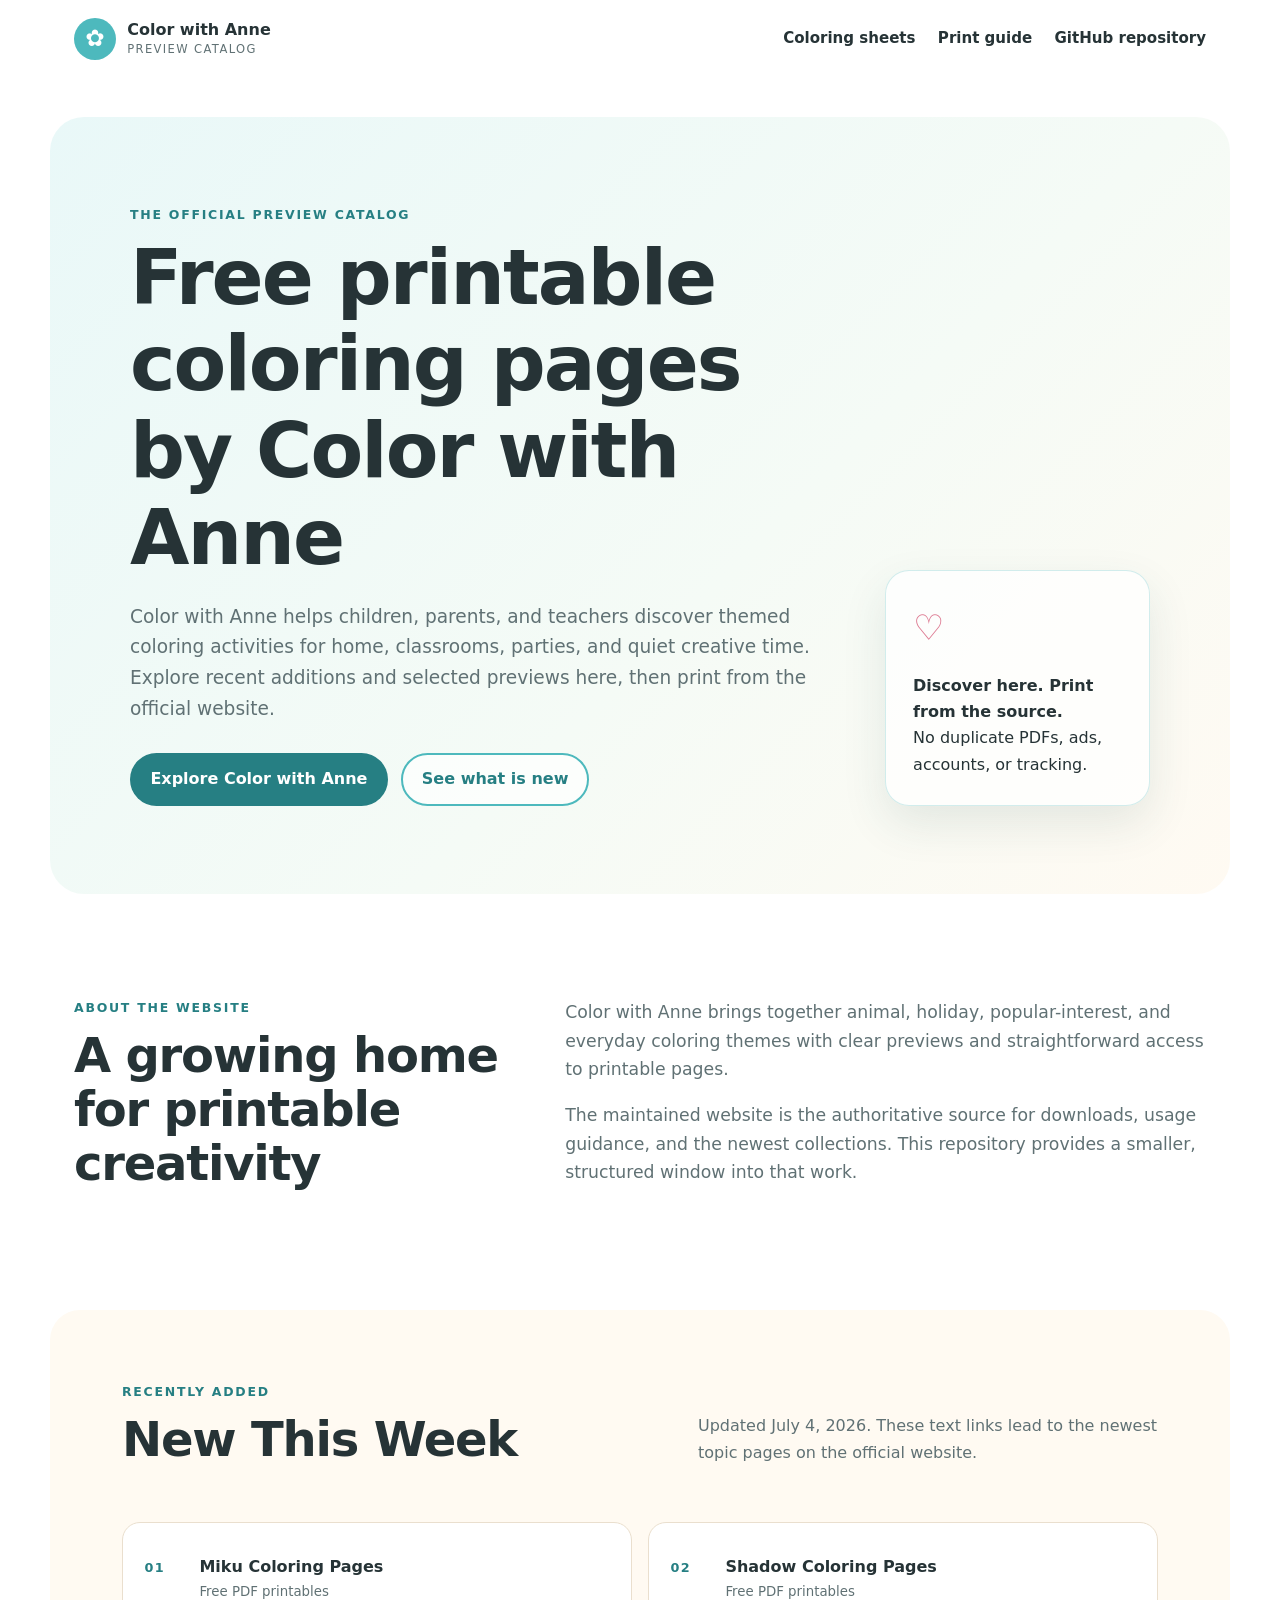
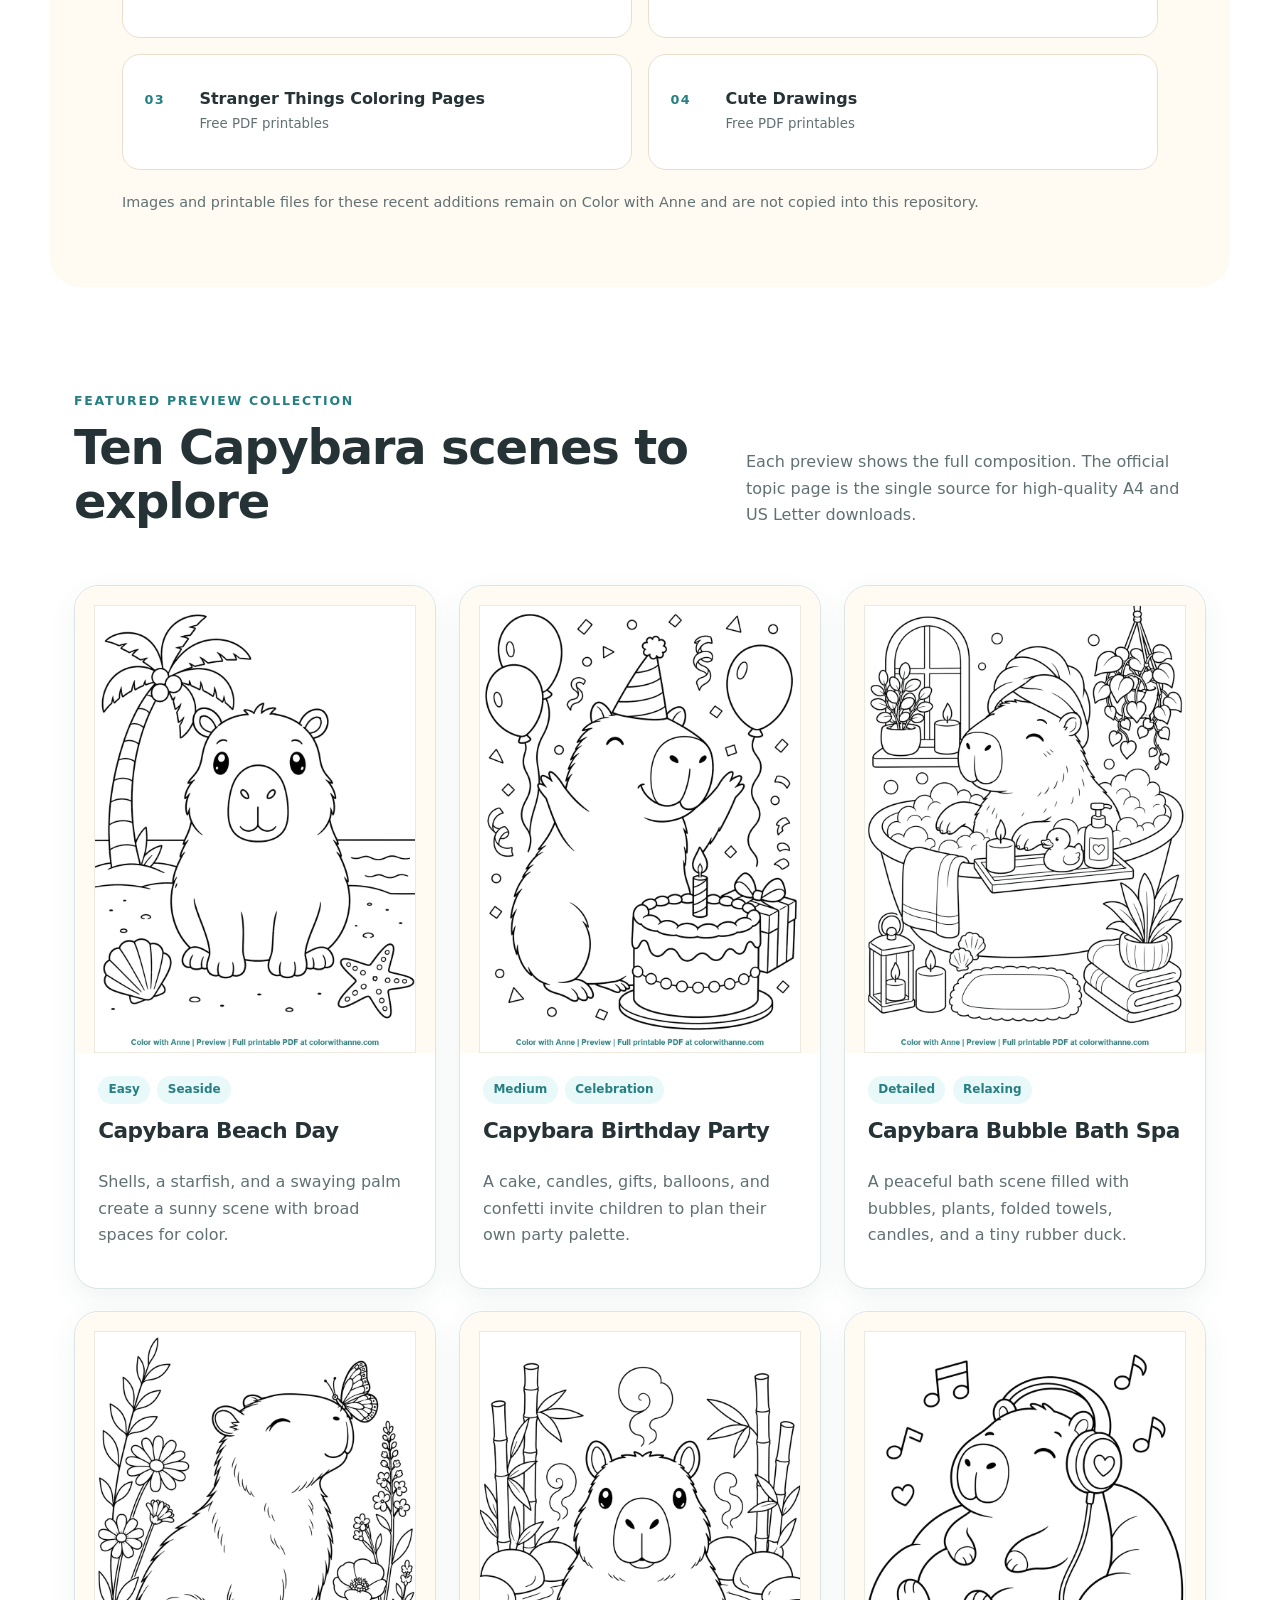
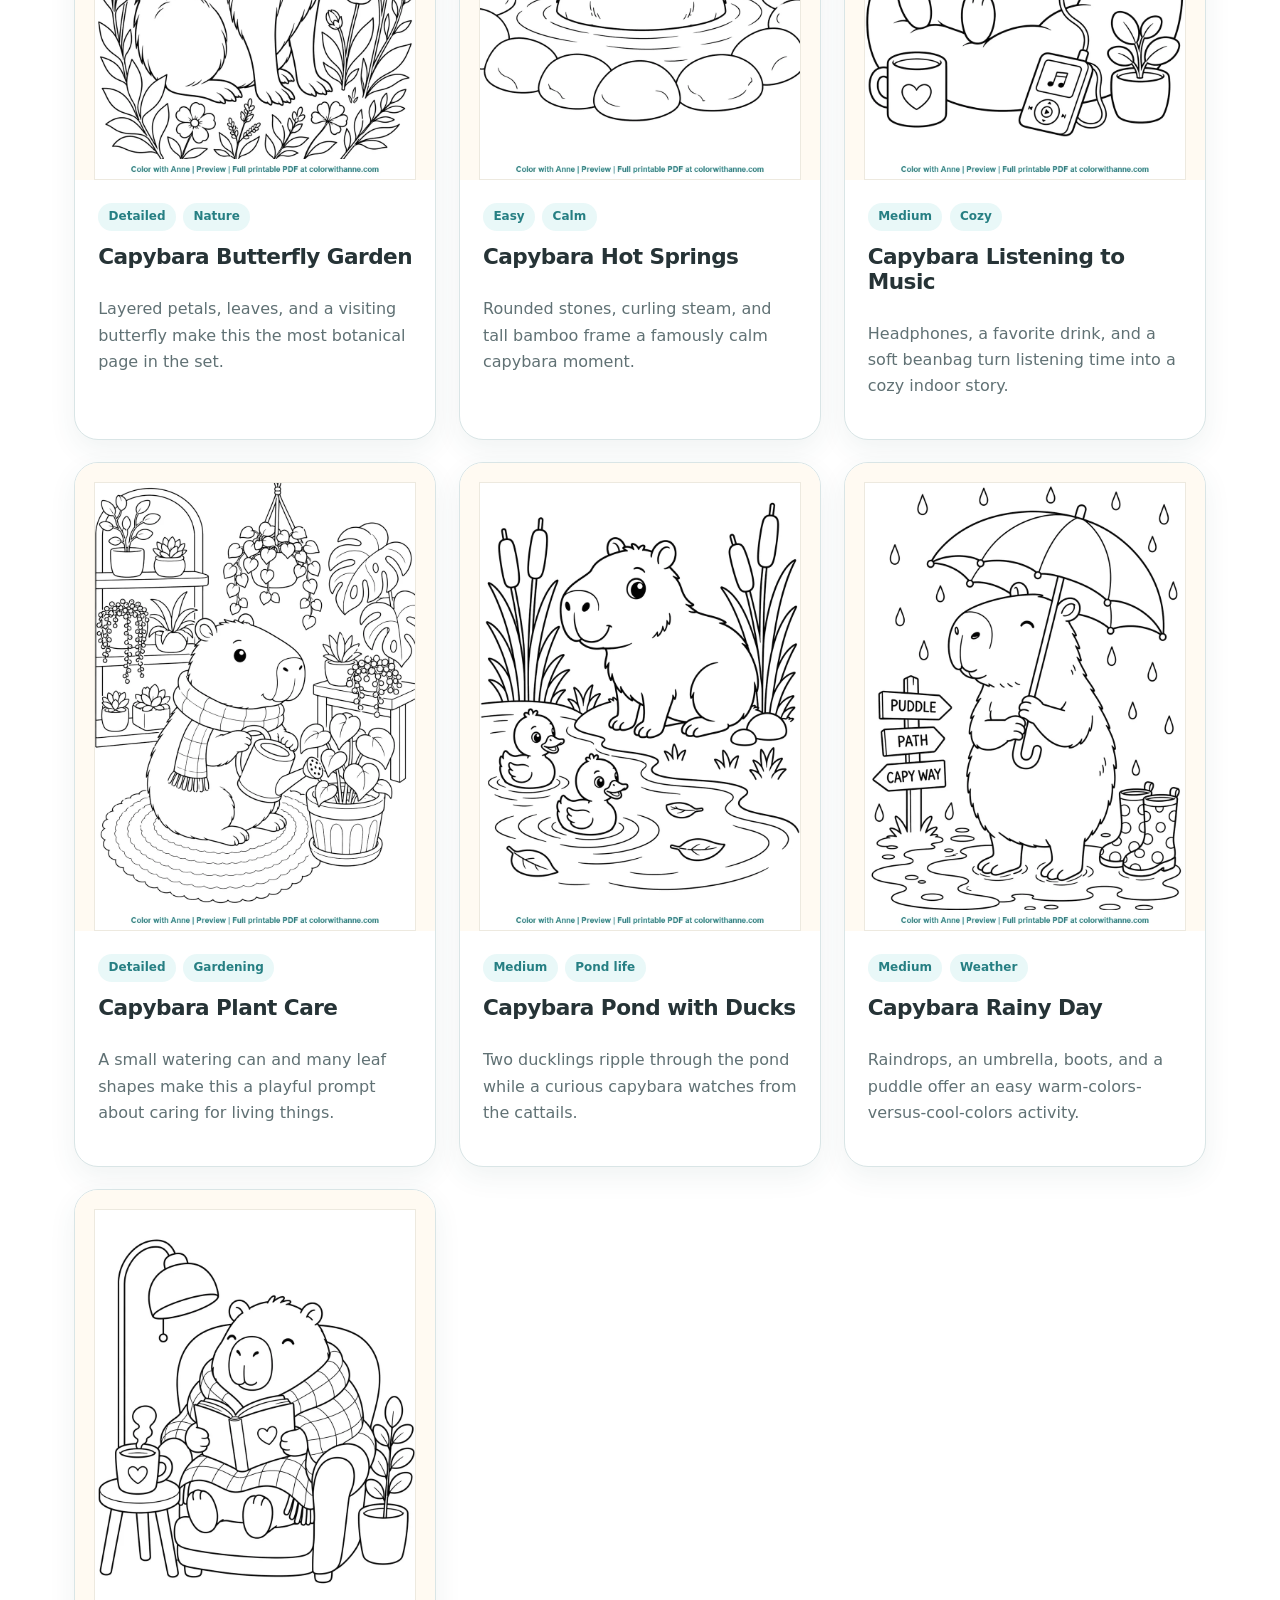
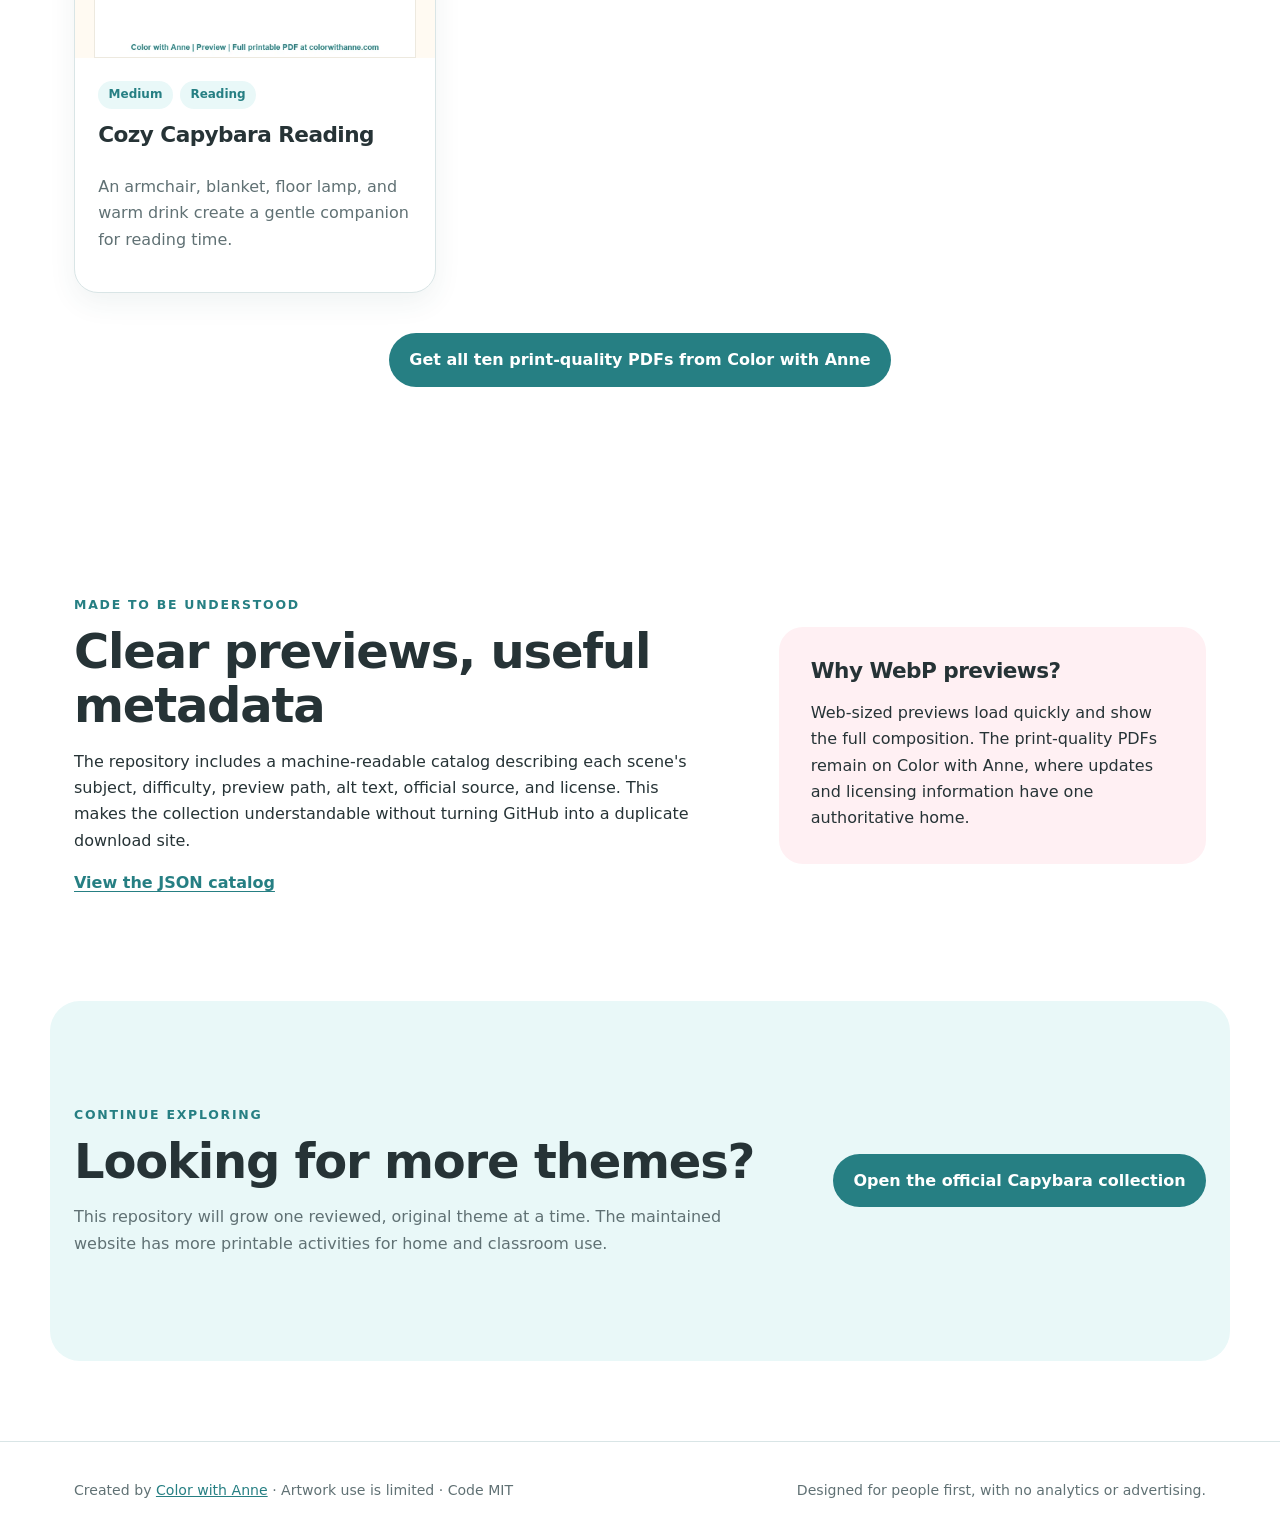
==== docs/index.html @ 1237b343 "Launch Color with Anne printable preview catalog" ====
<!doctype html>
<html lang="en">
<head>
  <meta charset="utf-8">
  <meta name="viewport" content="width=device-width, initial-scale=1">
  <title>Printable Coloring Page Previews | Color with Anne</title>
  <meta name="description" content="Discover Color with Anne, a growing library of free printable coloring pages, recent weekly additions, and a curated Capybara preview collection.">
  <meta name="robots" content="index,follow,max-image-preview:large">
  <meta name="theme-color" content="#4db9bd">
  <meta property="og:type" content="website">
  <meta property="og:title" content="Printable Coloring Page Previews | Color with Anne">
  <meta property="og:description" content="Recent additions and curated coloring-page previews for families, classrooms, and quiet creative time.">
  <meta property="og:url" content="https://imakingtan.github.io/color-with-anne-printable-coloring-pages/">
  <meta property="og:image" content="https://imakingtan.github.io/color-with-anne-printable-coloring-pages/assets/social-preview.webp">
  <link rel="canonical" href="https://imakingtan.github.io/color-with-anne-printable-coloring-pages/">
  <link rel="sitemap" type="application/xml" href="sitemap.xml">
  <link rel="stylesheet" href="styles.css">
  <script type="application/ld+json">
  {
    "@context": "https://schema.org",
    "@type": "CollectionPage",
    "name": "Color with Anne Printable Coloring Page Preview Catalog",
    "url": "https://imakingtan.github.io/color-with-anne-printable-coloring-pages/",
    "description": "The official preview catalog for Color with Anne, featuring recent additions and reviewed coloring-page collections.",
    "inLanguage": "en",
    "isFamilyFriendly": true,
    "dateModified": "2026-07-04",
    "about": { "@type": "Thing", "name": "Printable coloring pages" },
    "isBasedOn": "https://colorwithanne.com/",
    "creator": {
      "@type": "Organization",
      "name": "Color with Anne",
      "url": "https://colorwithanne.com/"
    },
    "mainEntity": {
      "@type": "ItemList",
      "numberOfItems": 10,
      "itemListElement": [
        { "@type": "ListItem", "position": 1, "name": "Capybara Beach Day" },
        { "@type": "ListItem", "position": 2, "name": "Capybara Birthday Party" },
        { "@type": "ListItem", "position": 3, "name": "Capybara Bubble Bath Spa" },
        { "@type": "ListItem", "position": 4, "name": "Capybara Butterfly Garden" },
        { "@type": "ListItem", "position": 5, "name": "Capybara Hot Springs" },
        { "@type": "ListItem", "position": 6, "name": "Capybara Listening to Music" },
        { "@type": "ListItem", "position": 7, "name": "Capybara Plant Care" },
        { "@type": "ListItem", "position": 8, "name": "Capybara Pond with Ducks" },
        { "@type": "ListItem", "position": 9, "name": "Capybara Rainy Day Umbrella" },
        { "@type": "ListItem", "position": 10, "name": "Cozy Capybara Reading" }
      ]
    }
  }
  </script>
</head>
<body>
  <a class="skip-link" href="#main">Skip to the coloring sheets</a>
  <header class="site-header">
    <a class="brand" href="index.html" aria-label="Color with Anne preview catalog home">
      <span class="brand-mark" aria-hidden="true">&#10047;</span>
      <span><strong>Color with Anne</strong><small>Preview Catalog</small></span>
    </a>
    <nav aria-label="Primary navigation">
      <a href="#sheets">Coloring sheets</a>
      <a href="print-guide.html">Print guide</a>
      <a href="https://github.com/iMaKingtan/color-with-anne-printable-coloring-pages">GitHub repository</a>
    </nav>
  </header>

  <main id="main">
    <section class="hero">
      <div>
        <p class="eyebrow">The official preview catalog</p>
        <h1>Free printable coloring pages by Color with Anne</h1>
        <p class="lede">Color with Anne helps children, parents, and teachers
          discover themed coloring activities for home, classrooms, parties,
          and quiet creative time. Explore recent additions and selected
          previews here, then print from the official website.</p>
        <div class="hero-actions">
          <a class="button primary" href="https://colorwithanne.com/">Explore Color with Anne</a>
          <a class="button secondary" href="#new-this-week">See what is new</a>
        </div>
      </div>
      <aside class="promise" aria-label="Project promises">
        <span aria-hidden="true">&#9825;</span>
        <p><strong>Discover here. Print from the source.</strong><br>No duplicate PDFs, ads, accounts, or tracking.</p>
      </aside>
    </section>

    <section class="section brand-intro" aria-labelledby="about-title">
      <div>
        <p class="eyebrow">About the website</p>
        <h2 id="about-title">A growing home for printable creativity</h2>
      </div>
      <div>
        <p>Color with Anne brings together animal, holiday, popular-interest,
          and everyday coloring themes with clear previews and straightforward
          access to printable pages.</p>
        <p>The maintained website is the authoritative source for downloads,
          usage guidance, and the newest collections. This repository provides
          a smaller, structured window into that work.</p>
      </div>
    </section>

    <section class="section weekly-section" id="new-this-week" aria-labelledby="weekly-title">
      <div class="section-heading">
        <div>
          <p class="eyebrow">Recently added</p>
          <h2 id="weekly-title">New This Week</h2>
        </div>
        <p>Updated <time datetime="2026-07-04">July 4, 2026</time>. These text
          links lead to the newest topic pages on the official website.</p>
      </div>
      <ul class="weekly-grid">
        <li><a href="https://colorwithanne.com/miku-coloring-pages/"><span>01</span><strong>Miku Coloring Pages</strong><small>Free PDF printables</small></a></li>
        <li><a href="https://colorwithanne.com/shadow-coloring-pages/"><span>02</span><strong>Shadow Coloring Pages</strong><small>Free PDF printables</small></a></li>
        <li><a href="https://colorwithanne.com/stranger-things-coloring-pages/"><span>03</span><strong>Stranger Things Coloring Pages</strong><small>Free PDF printables</small></a></li>
        <li><a href="https://colorwithanne.com/cute-drawings/"><span>04</span><strong>Cute Drawings</strong><small>Free PDF printables</small></a></li>
      </ul>
      <p class="weekly-note">Images and printable files for these recent
        additions remain on Color with Anne and are not copied into this repository.</p>
    </section>

    <section class="section" id="sheets" aria-labelledby="sheets-title">
      <div class="section-heading">
        <div>
          <p class="eyebrow">Featured preview collection</p>
          <h2 id="sheets-title">Ten Capybara scenes to explore</h2>
        </div>
        <p>Each preview shows the full composition. The official topic page is
          the single source for high-quality A4 and US Letter downloads.</p>
      </div>

      <div class="card-grid">
        <article class="sheet-card">
          <div class="preview"><img src="assets/coloring-pages/capybara/capybara-beach-day-coloring-page-preview.webp" alt="A cute capybara sitting on a beach beside a palm tree, seashell, and starfish." width="900" height="1256" fetchpriority="high"></div>
          <div class="card-body"><div class="tags"><span>Easy</span><span>Seaside</span></div><h3>Capybara Beach Day</h3><p>Shells, a starfish, and a swaying palm create a sunny scene with broad spaces for color.</p></div>
        </article>
        <article class="sheet-card">
          <div class="preview"><img src="assets/coloring-pages/capybara/capybara-birthday-party-coloring-page-preview.webp" alt="A capybara wearing a party hat beside a birthday cake, presents, balloons, and confetti." width="900" height="1256" loading="lazy"></div>
          <div class="card-body"><div class="tags"><span>Medium</span><span>Celebration</span></div><h3>Capybara Birthday Party</h3><p>A cake, candles, gifts, balloons, and confetti invite children to plan their own party palette.</p></div>
        </article>
        <article class="sheet-card">
          <div class="preview"><img src="assets/coloring-pages/capybara/capybara-bubble-bath-spa-coloring-page-preview.webp" alt="A relaxed capybara in a bubble bath with a towel, rubber duck, candles, plants, and spa supplies." width="900" height="1256" loading="lazy"></div>
          <div class="card-body"><div class="tags"><span>Detailed</span><span>Relaxing</span></div><h3>Capybara Bubble Bath Spa</h3><p>A peaceful bath scene filled with bubbles, plants, folded towels, candles, and a tiny rubber duck.</p></div>
        </article>
        <article class="sheet-card">
          <div class="preview"><img src="assets/coloring-pages/capybara/capybara-butterfly-garden-coloring-page-preview.webp" alt="A capybara looking up at a butterfly while sitting among tall flowers and garden leaves." width="900" height="1256" loading="lazy"></div>
          <div class="card-body"><div class="tags"><span>Detailed</span><span>Nature</span></div><h3>Capybara Butterfly Garden</h3><p>Layered petals, leaves, and a visiting butterfly make this the most botanical page in the set.</p></div>
        </article>
        <article class="sheet-card">
          <div class="preview"><img src="assets/coloring-pages/capybara/capybara-hot-springs-coloring-page-preview.webp" alt="A capybara relaxing in a steaming rock-lined hot spring surrounded by bamboo." width="900" height="1256" loading="lazy"></div>
          <div class="card-body"><div class="tags"><span>Easy</span><span>Calm</span></div><h3>Capybara Hot Springs</h3><p>Rounded stones, curling steam, and tall bamboo frame a famously calm capybara moment.</p></div>
        </article>
        <article class="sheet-card">
          <div class="preview"><img src="assets/coloring-pages/capybara/capybara-listening-to-music-coloring-page-preview.webp" alt="A capybara wearing headphones on a beanbag beside a warm drink, music player, and small plant." width="900" height="1256" loading="lazy"></div>
          <div class="card-body"><div class="tags"><span>Medium</span><span>Cozy</span></div><h3>Capybara Listening to Music</h3><p>Headphones, a favorite drink, and a soft beanbag turn listening time into a cozy indoor story.</p></div>
        </article>
        <article class="sheet-card">
          <div class="preview"><img src="assets/coloring-pages/capybara/capybara-plant-care-coloring-page-preview.webp" alt="A scarf-wearing capybara watering a potted plant in a room filled with leafy houseplants." width="900" height="1256" loading="lazy"></div>
          <div class="card-body"><div class="tags"><span>Detailed</span><span>Gardening</span></div><h3>Capybara Plant Care</h3><p>A small watering can and many leaf shapes make this a playful prompt about caring for living things.</p></div>
        </article>
        <article class="sheet-card">
          <div class="preview"><img src="assets/coloring-pages/capybara/capybara-pond-with-ducks-coloring-page-preview.webp" alt="A friendly capybara watching two ducklings swim in a pond surrounded by cattails and stones." width="900" height="1256" loading="lazy"></div>
          <div class="card-body"><div class="tags"><span>Medium</span><span>Pond life</span></div><h3>Capybara Pond with Ducks</h3><p>Two ducklings ripple through the pond while a curious capybara watches from the cattails.</p></div>
        </article>
        <article class="sheet-card">
          <div class="preview"><img src="assets/coloring-pages/capybara/capybara-rainy-day-umbrella-coloring-page-preview.webp" alt="A capybara holding an umbrella in the rain beside a puddle, rain boots, and playful path signs." width="900" height="1256" loading="lazy"></div>
          <div class="card-body"><div class="tags"><span>Medium</span><span>Weather</span></div><h3>Capybara Rainy Day</h3><p>Raindrops, an umbrella, boots, and a puddle offer an easy warm-colors-versus-cool-colors activity.</p></div>
        </article>
        <article class="sheet-card">
          <div class="preview"><img src="assets/coloring-pages/capybara/capybara-reading-books-cozy-coloring-page-preview.webp" alt="A capybara reading a book under a blanket in a cozy armchair beside a lamp and warm drink." width="900" height="1256" loading="lazy"></div>
          <div class="card-body"><div class="tags"><span>Medium</span><span>Reading</span></div><h3>Cozy Capybara Reading</h3><p>An armchair, blanket, floor lamp, and warm drink create a gentle companion for reading time.</p></div>
        </article>
      </div>
      <p class="gallery-cta"><a class="button primary" href="https://colorwithanne.com/capybara-coloring-pages/">Get all ten print-quality PDFs from Color with Anne</a></p>
    </section>

    <section class="section split-section" aria-labelledby="open-title">
      <div>
        <p class="eyebrow">Made to be understood</p>
        <h2 id="open-title">Clear previews, useful metadata</h2>
        <p>The repository includes a machine-readable catalog describing each
          scene's subject, difficulty, preview path, alt text, official source,
          and license. This makes the collection understandable without turning
          GitHub into a duplicate download site.</p>
        <a class="text-link" href="https://raw.githubusercontent.com/iMaKingtan/color-with-anne-printable-coloring-pages/main/catalog/coloring-pages.json">View the JSON catalog</a>
      </div>
      <div class="note">
        <h3>Why WebP previews?</h3>
        <p>Web-sized previews load quickly and show the full composition. The
          print-quality PDFs remain on Color with Anne, where updates and
          licensing information have one authoritative home.</p>
      </div>
    </section>

    <section class="section visit" aria-labelledby="more-title">
      <div>
        <p class="eyebrow">Continue exploring</p>
        <h2 id="more-title">Looking for more themes?</h2>
        <p>This repository will grow one reviewed, original theme at a time. The
          maintained website has more printable activities for home and
          classroom use.</p>
      </div>
      <a class="button primary" href="https://colorwithanne.com/capybara-coloring-pages/">Open the official Capybara collection</a>
    </section>
  </main>

  <footer>
    <p>Created by <a href="https://colorwithanne.com/">Color with Anne</a> &middot; Artwork use is limited &middot; Code MIT</p>
    <p>Designed for people first, with no analytics or advertising.</p>
  </footer>
</body>
</html>
---- docs/styles.css ----
:root {
  --teal: #4db9bd;
  --teal-dark: #267f83;
  --teal-soft: #e9f8f8;
  --ink: #263336;
  --muted: #607174;
  --cream: #fffaf2;
  --pink: #fff0f3;
  --line: #d9e5e6;
  --white: #ffffff;
  --shadow: 0 18px 45px rgba(38, 79, 81, .11);
  --radius: 24px;
}

* { box-sizing: border-box; }

html { scroll-behavior: smooth; }

body {
  margin: 0;
  color: var(--ink);
  background: var(--white);
  font-family: ui-rounded, "Nunito", "Avenir Next", system-ui, -apple-system, BlinkMacSystemFont, "Segoe UI", sans-serif;
  line-height: 1.65;
}

a { color: var(--teal-dark); }
a:hover { color: #155f62; }

img { max-width: 100%; height: auto; display: block; }

.skip-link {
  position: fixed;
  z-index: 20;
  top: 10px;
  left: 10px;
  padding: .7rem 1rem;
  border-radius: 8px;
  color: var(--white);
  background: var(--ink);
  transform: translateY(-150%);
}

.skip-link:focus { transform: translateY(0); }

.site-header {
  display: flex;
  align-items: center;
  justify-content: space-between;
  gap: 2rem;
  max-width: 1180px;
  margin: 0 auto;
  padding: 1.1rem 24px;
}

.brand {
  display: flex;
  align-items: center;
  gap: .7rem;
  color: var(--ink);
  text-decoration: none;
}

.brand-mark {
  display: grid;
  width: 42px;
  height: 42px;
  place-items: center;
  border-radius: 50%;
  color: var(--white);
  background: var(--teal);
  font-size: 1.45rem;
}

.brand strong, .brand small { display: block; line-height: 1.15; }
.brand small { margin-top: .18rem; color: var(--muted); font-size: .72rem; letter-spacing: .12em; text-transform: uppercase; }

nav { display: flex; align-items: center; gap: 1.4rem; }
nav a { color: var(--ink); font-size: .94rem; font-weight: 700; text-decoration: none; }
nav a:hover, nav a[aria-current="page"] { color: var(--teal-dark); }

main { overflow: hidden; }

.hero {
  display: grid;
  grid-template-columns: minmax(0, 1.45fr) minmax(260px, .55fr);
  align-items: end;
  gap: 3.5rem;
  max-width: 1180px;
  margin: 2.5rem auto 0;
  padding: 5.5rem 5rem;
  border-radius: 34px;
  background: linear-gradient(135deg, var(--teal-soft), #f5fbf6 58%, var(--cream));
}

.eyebrow {
  margin: 0 0 .55rem;
  color: var(--teal-dark);
  font-size: .78rem;
  font-weight: 800;
  letter-spacing: .14em;
  text-transform: uppercase;
}

h1, h2, h3 { margin-top: 0; line-height: 1.13; letter-spacing: -.025em; }
h1 { max-width: 720px; margin-bottom: 1.25rem; font-size: clamp(2.5rem, 6vw, 4.8rem); }
h2 { margin-bottom: 1rem; font-size: clamp(2rem, 4vw, 3rem); }
h3 { margin-bottom: .65rem; font-size: 1.35rem; }

.lede { max-width: 700px; color: var(--muted); font-size: 1.16rem; }
.hero-actions, .card-actions { display: flex; align-items: center; flex-wrap: wrap; gap: .85rem; margin-top: 1.8rem; }

.button {
  display: inline-flex;
  min-height: 46px;
  align-items: center;
  justify-content: center;
  padding: .72rem 1.15rem;
  border: 2px solid transparent;
  border-radius: 999px;
  font: inherit;
  font-weight: 800;
  text-decoration: none;
  cursor: pointer;
}

.button.primary { color: var(--white); background: var(--teal-dark); }
.button.primary:hover { color: var(--white); background: #155f62; }
.button.secondary { color: var(--teal-dark); border-color: var(--teal); background: rgba(255,255,255,.7); }

.promise {
  padding: 1.7rem;
  border: 1px solid rgba(77,185,189,.25);
  border-radius: var(--radius);
  background: rgba(255,255,255,.75);
  box-shadow: var(--shadow);
}

.promise > span { color: #dd7991; font-size: 2.2rem; }
.promise p { margin-bottom: 0; }

.section { max-width: 1180px; margin: 0 auto; padding: 6.5rem 24px; }
.section-heading { display: flex; align-items: end; justify-content: space-between; gap: 3rem; margin-bottom: 2.5rem; }
.section-heading > p { max-width: 460px; color: var(--muted); }

.brand-intro { display: grid; grid-template-columns: .8fr 1.2fr; gap: 4rem; align-items: start; }
.brand-intro > div:last-child { max-width: 650px; color: var(--muted); font-size: 1.08rem; }
.brand-intro > div:last-child p:first-child { margin-top: 0; }

.weekly-section { padding: 4.5rem; border-radius: 30px; background: var(--cream); }
.weekly-grid { display: grid; grid-template-columns: 1fr 1fr; gap: 1rem; margin: 0; padding: 0; list-style: none; }
.weekly-grid a { display: grid; grid-template-columns: 42px 1fr; gap: .15rem .8rem; min-height: 116px; align-content: center; padding: 1.35rem; border: 1px solid #eadfce; border-radius: 18px; color: var(--ink); background: var(--white); text-decoration: none; }
.weekly-grid a:hover { border-color: var(--teal); box-shadow: 0 9px 24px rgba(38, 79, 81, .08); }
.weekly-grid span { grid-row: 1 / 3; color: var(--teal-dark); font-size: .8rem; font-weight: 900; letter-spacing: .1em; }
.weekly-grid strong { line-height: 1.3; }
.weekly-grid small { color: var(--muted); }
.weekly-note { margin: 1.3rem 0 0; color: var(--muted); font-size: .9rem; }

.card-grid { display: grid; grid-template-columns: repeat(3, 1fr); gap: 1.4rem; }
.sheet-card { display: flex; overflow: hidden; flex-direction: column; border: 1px solid var(--line); border-radius: var(--radius); background: var(--white); box-shadow: 0 10px 28px rgba(38, 79, 81, .07); }
.preview { padding: 1.2rem 1.2rem 0; background: var(--cream); }
.preview img { width: 100%; max-height: 480px; object-fit: contain; border: 1px solid #ede9df; background: white; }
.card-body { display: flex; flex: 1; flex-direction: column; padding: 1.45rem; }
.card-body p { color: var(--muted); }
.card-body .text-link { margin-top: auto; padding-top: .8rem; }
.tags { display: flex; gap: .45rem; margin-bottom: .9rem; }
.tags span { padding: .25rem .65rem; border-radius: 999px; color: var(--teal-dark); background: var(--teal-soft); font-size: .75rem; font-weight: 800; }
.text-link { font-weight: 800; text-underline-offset: .2em; }
.gallery-cta { margin: 2.5rem 0 0; text-align: center; }

.split-section { display: grid; grid-template-columns: 1.2fr .8fr; gap: 4rem; align-items: center; }
.split-section > div:first-child { max-width: 650px; }
.note { padding: 2rem; border-radius: var(--radius); background: var(--pink); }
.note p:last-child { margin-bottom: 0; }

.visit { display: flex; align-items: center; justify-content: space-between; gap: 3rem; margin-bottom: 5rem; border-radius: 30px; background: var(--teal-soft); }
.visit > div { max-width: 700px; }
.visit p:last-child { margin-bottom: 0; color: var(--muted); }

footer { display: flex; justify-content: space-between; gap: 2rem; padding: 2.3rem max(24px, calc((100vw - 1132px) / 2)); color: var(--muted); border-top: 1px solid var(--line); font-size: .88rem; }
footer p { margin: 0; }

.guide { max-width: 920px; margin: 0 auto; padding: 5.5rem 24px 7rem; }
.guide-intro { margin-bottom: 4rem; }
.guide h1 { font-size: clamp(2.6rem, 6vw, 4.6rem); }
.steps { padding: 0; list-style: none; counter-reset: print-step; }
.steps li { display: grid; grid-template-columns: 58px 1fr; gap: 1.3rem; padding: 1.7rem 0; border-top: 1px solid var(--line); }
.step-number { display: grid; width: 48px; height: 48px; place-items: center; border-radius: 50%; color: var(--white); background: var(--teal); font-size: 1.1rem; font-weight: 900; }
.steps h2 { margin-bottom: .5rem; font-size: 1.55rem; }
.steps p { margin: 0; color: var(--muted); }
.paper-table { margin-top: 4rem; }
.table-wrap { overflow-x: auto; }
table { width: 100%; border-collapse: collapse; }
th, td { padding: 1rem; border-bottom: 1px solid var(--line); text-align: left; white-space: nowrap; }
thead th { color: var(--teal-dark); background: var(--teal-soft); }
.troubleshooting { margin-top: 3.5rem; }
.troubleshooting h2 { font-size: 1.55rem; }
.back-link { margin-top: 3rem; text-align: center; }

@media (max-width: 900px) {
  nav a:last-child { display: none; }
  .hero { grid-template-columns: 1fr; margin: 1rem 16px 0; padding: 4rem 2.2rem; }
  .card-grid { grid-template-columns: 1fr 1fr; }
  .brand-intro, .split-section { grid-template-columns: 1fr; gap: 2rem; }
}

@media (max-width: 640px) {
  .site-header { align-items: flex-start; padding-inline: 16px; }
  nav { gap: .8rem; padding-top: .55rem; }
  nav a { font-size: .8rem; }
  nav a:first-child { display: none; }
  .hero { padding: 3.2rem 1.4rem; border-radius: 24px; }
  .section { padding: 4.5rem 16px; }
  .weekly-section { margin-inline: 16px; padding: 3rem 1.3rem; }
  .weekly-grid { grid-template-columns: 1fr; }
  .section-heading, .visit, footer { align-items: flex-start; flex-direction: column; }
  .section-heading { gap: .5rem; }
  .card-grid { grid-template-columns: 1fr; }
  .visit { margin-inline: 16px; }
  footer { padding-inline: 20px; }
}

@media (prefers-reduced-motion: reduce) {
  html { scroll-behavior: auto; }
}
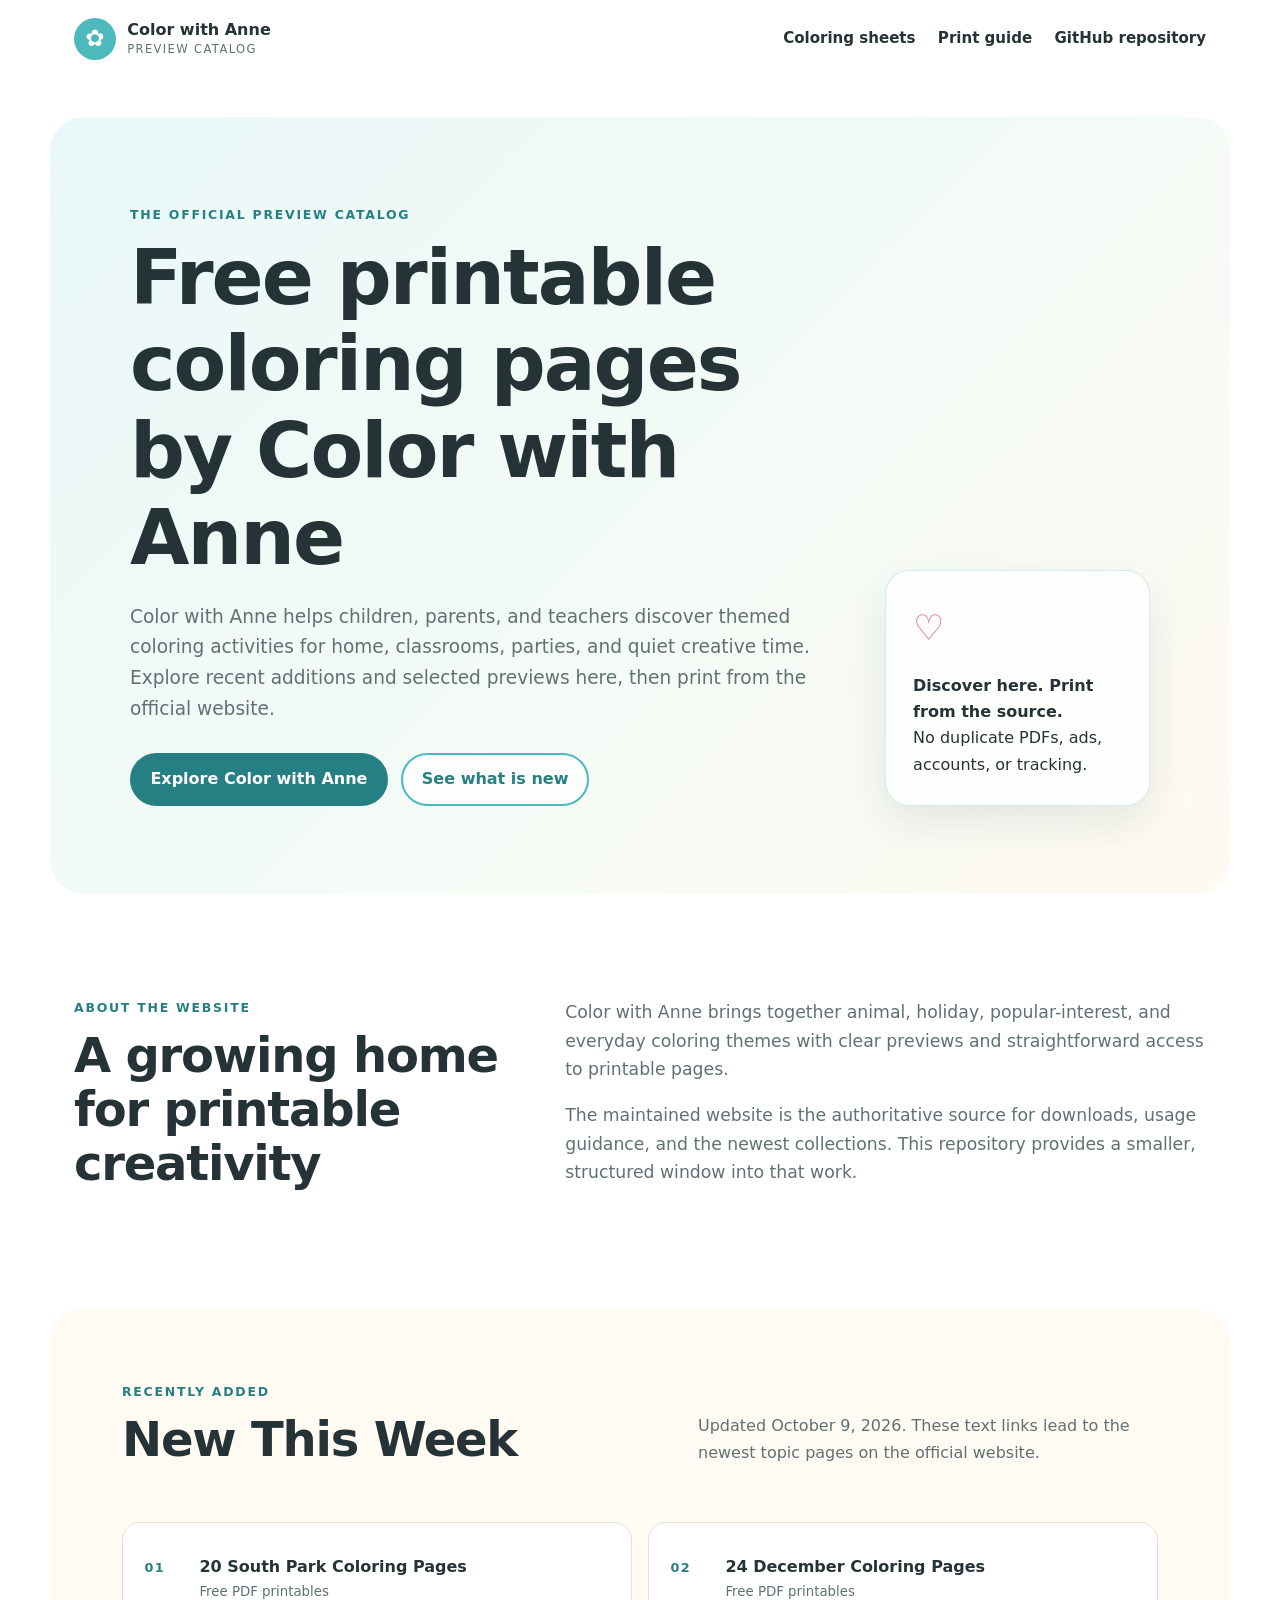
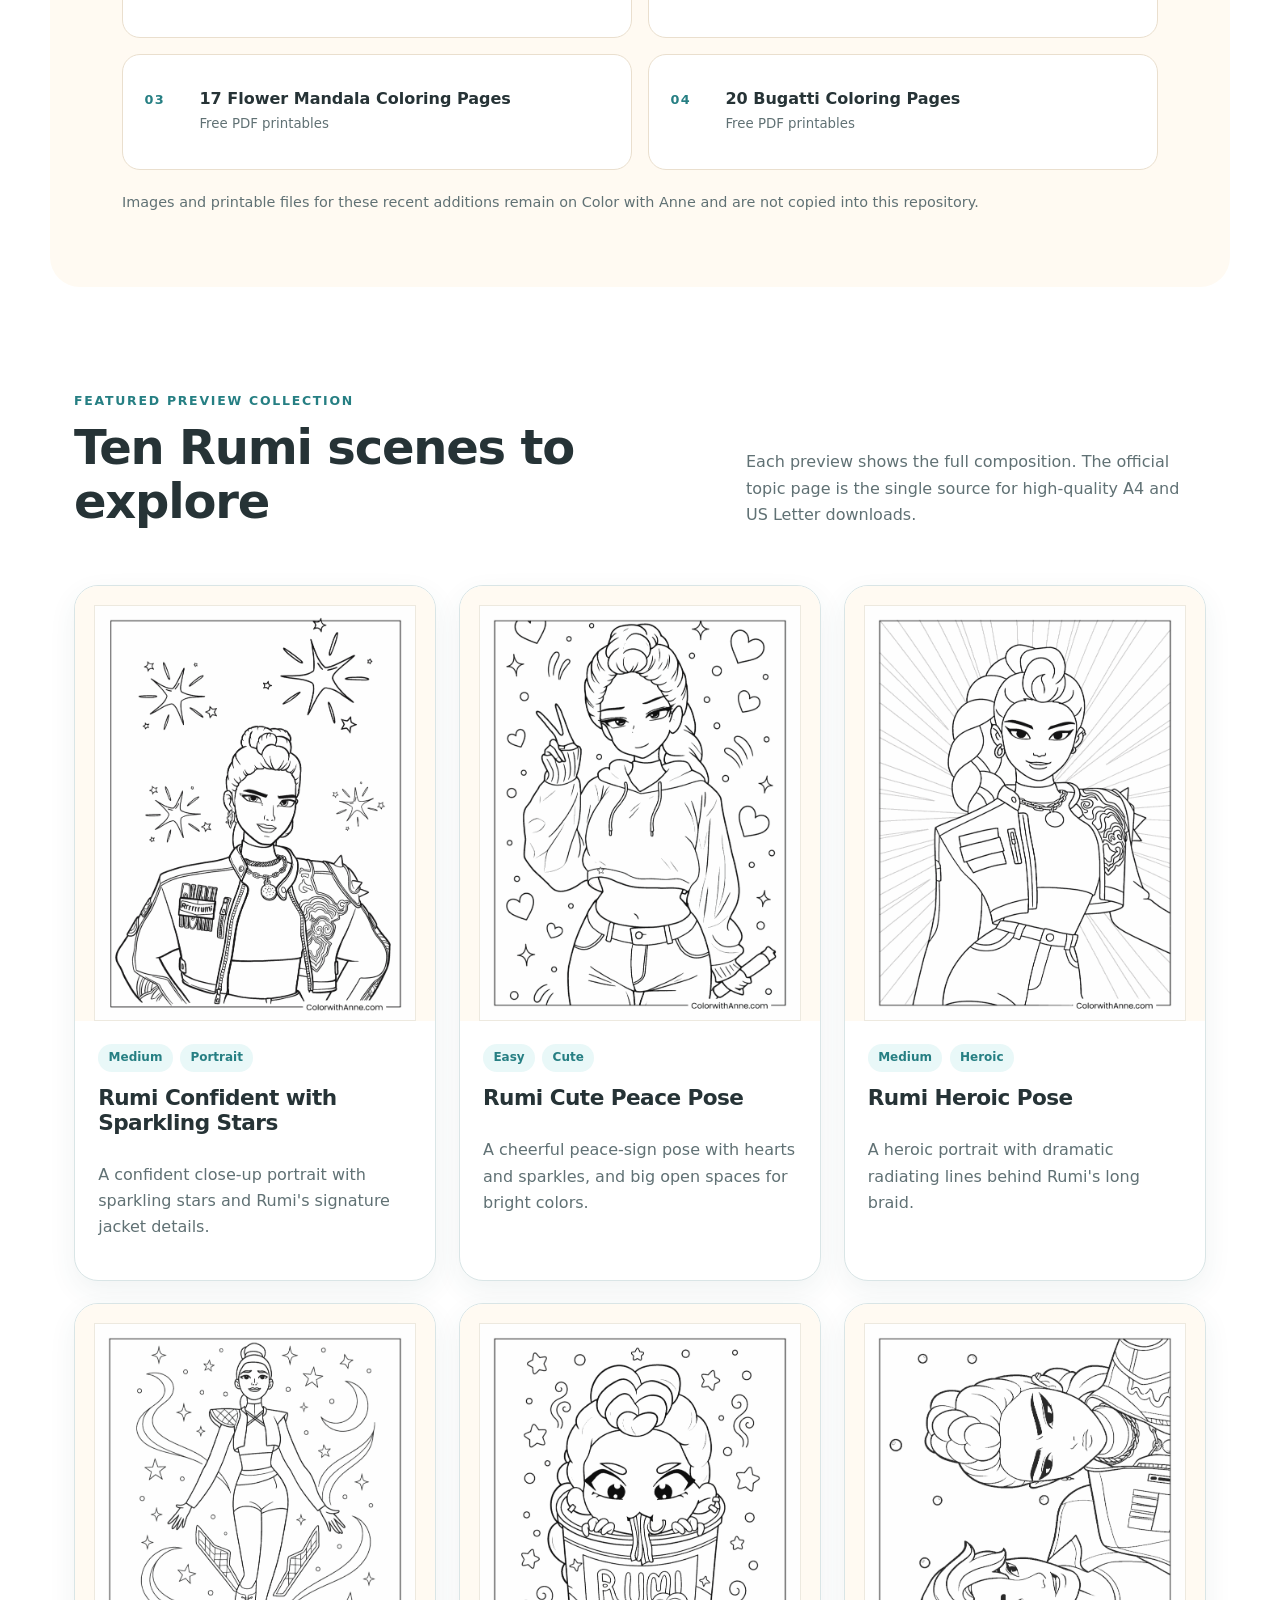
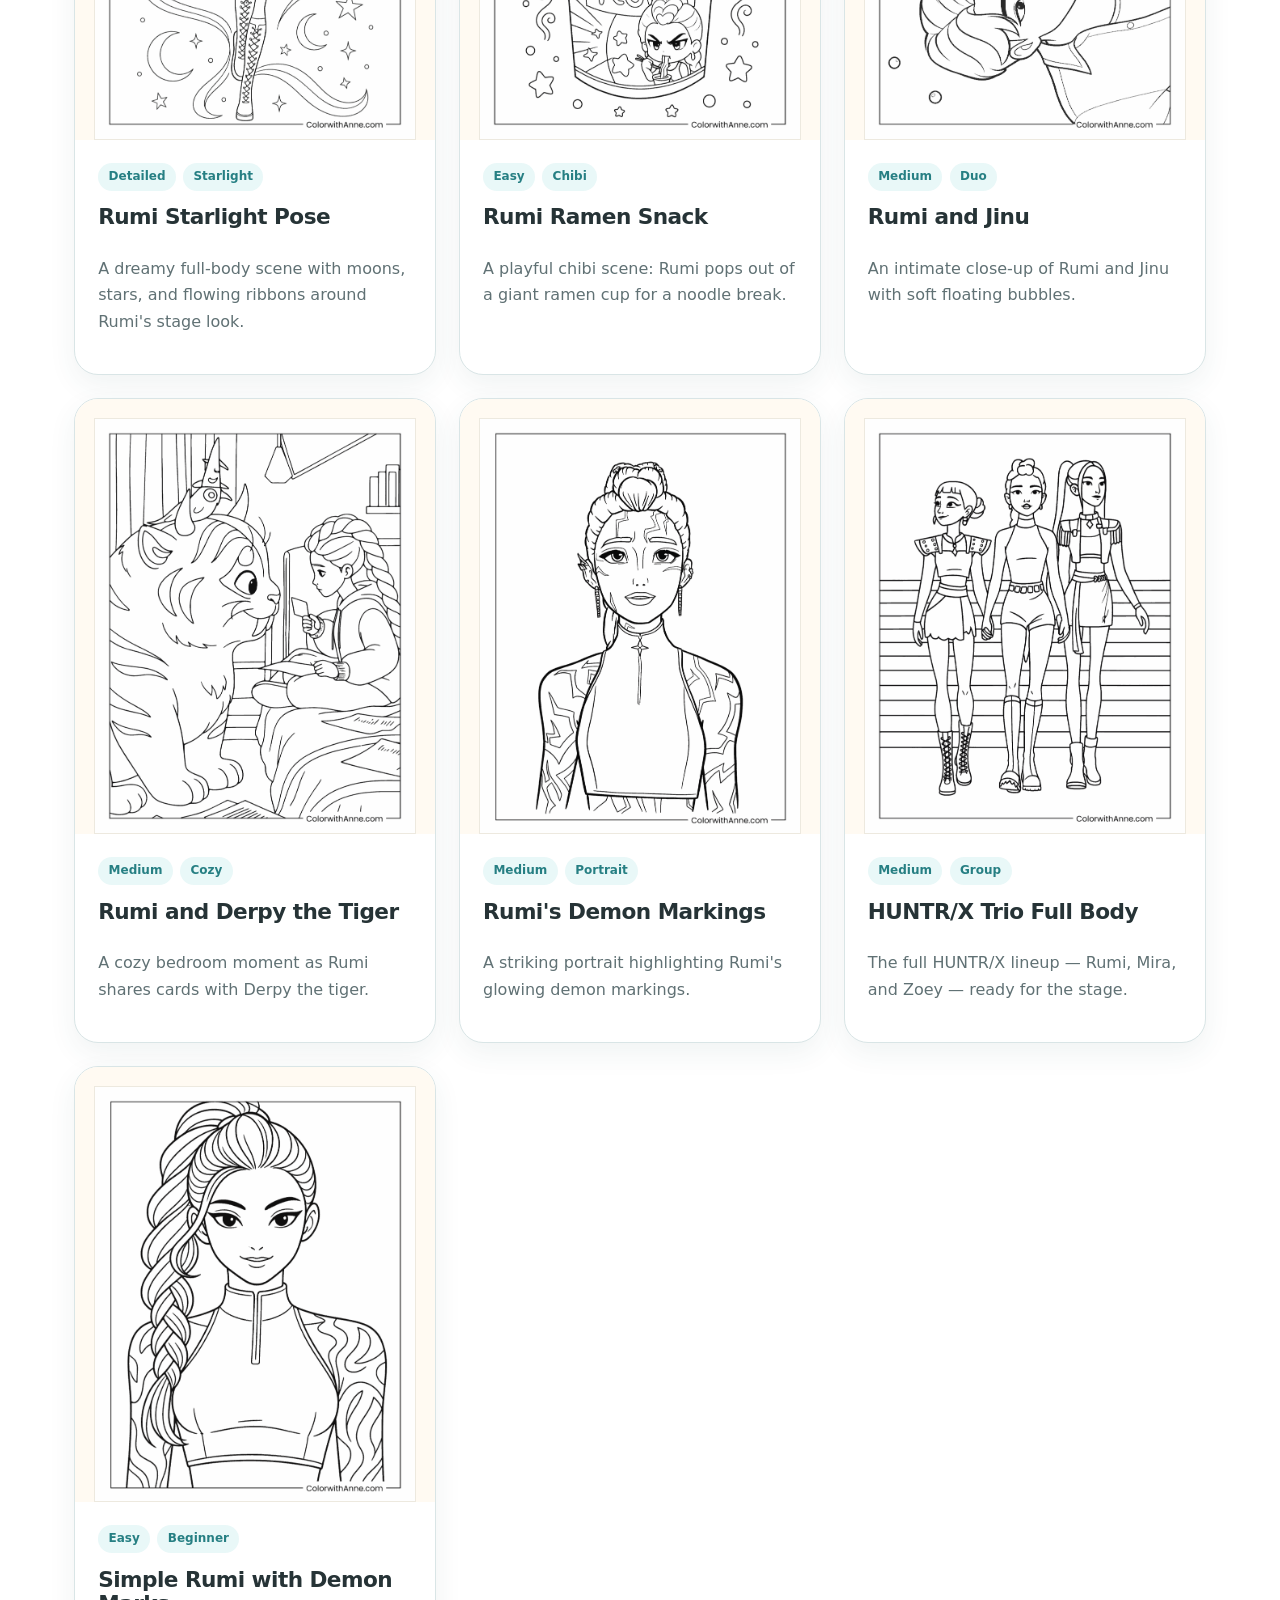
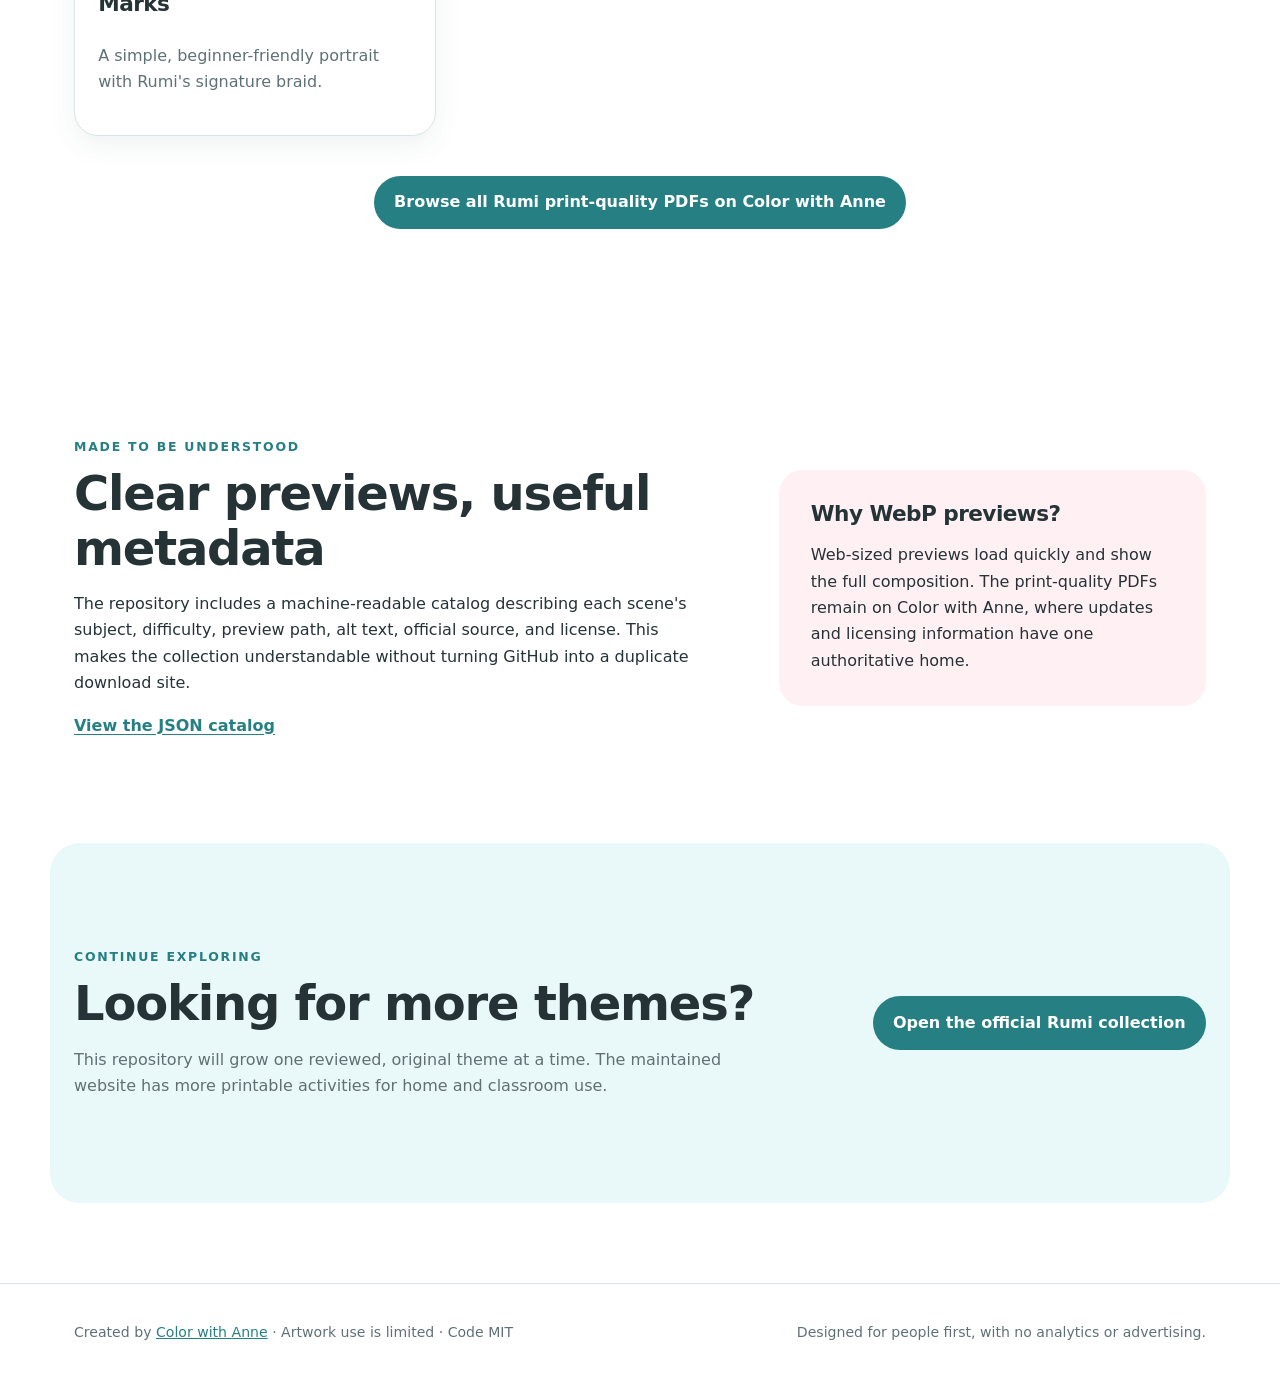
==== commit 4d54de30: "Swap featured collection Capybara -> Rumi with previews; refresh New This Week" ====
--- a/docs/index.html
+++ b/docs/index.html
@@ -4,7 +4,7 @@
   <meta charset="utf-8">
   <meta name="viewport" content="width=device-width, initial-scale=1">
   <title>Printable Coloring Page Previews | Color with Anne</title>
-  <meta name="description" content="Discover Color with Anne, a growing library of free printable coloring pages, recent weekly additions, and a curated Capybara preview collection.">
+  <meta name="description" content="Discover Color with Anne, a growing library of free printable coloring pages, recent weekly additions, and a curated Rumi preview collection.">
   <meta name="robots" content="index,follow,max-image-preview:large">
   <meta name="theme-color" content="#4db9bd">
   <meta property="og:type" content="website">
@@ -24,7 +24,7 @@
     "description": "The official preview catalog for Color with Anne, featuring recent additions and reviewed coloring-page collections.",
     "inLanguage": "en",
     "isFamilyFriendly": true,
-    "dateModified": "2026-07-04",
+    "dateModified": "2026-10-09",
     "about": { "@type": "Thing", "name": "Printable coloring pages" },
     "isBasedOn": "https://colorwithanne.com/",
     "creator": {
@@ -36,16 +36,16 @@
       "@type": "ItemList",
       "numberOfItems": 10,
       "itemListElement": [
-        { "@type": "ListItem", "position": 1, "name": "Capybara Beach Day" },
-        { "@type": "ListItem", "position": 2, "name": "Capybara Birthday Party" },
-        { "@type": "ListItem", "position": 3, "name": "Capybara Bubble Bath Spa" },
-        { "@type": "ListItem", "position": 4, "name": "Capybara Butterfly Garden" },
-        { "@type": "ListItem", "position": 5, "name": "Capybara Hot Springs" },
-        { "@type": "ListItem", "position": 6, "name": "Capybara Listening to Music" },
-        { "@type": "ListItem", "position": 7, "name": "Capybara Plant Care" },
-        { "@type": "ListItem", "position": 8, "name": "Capybara Pond with Ducks" },
-        { "@type": "ListItem", "position": 9, "name": "Capybara Rainy Day Umbrella" },
-        { "@type": "ListItem", "position": 10, "name": "Cozy Capybara Reading" }
+        { "@type": "ListItem", "position": 1, "name": "Rumi Confident with Sparkling Stars" },
+        { "@type": "ListItem", "position": 2, "name": "Rumi Cute Peace Pose" },
+        { "@type": "ListItem", "position": 3, "name": "Rumi Heroic Pose" },
+        { "@type": "ListItem", "position": 4, "name": "Rumi Starlight Pose" },
+        { "@type": "ListItem", "position": 5, "name": "Rumi Ramen Snack" },
+        { "@type": "ListItem", "position": 6, "name": "Rumi and Jinu" },
+        { "@type": "ListItem", "position": 7, "name": "Rumi and Derpy the Tiger" },
+        { "@type": "ListItem", "position": 8, "name": "Rumi's Demon Markings" },
+        { "@type": "ListItem", "position": 9, "name": "HUNTR/X Trio Full Body" },
+        { "@type": "ListItem", "position": 10, "name": "Simple Rumi with Demon Marks" }
       ]
     }
   }
@@ -106,14 +106,14 @@
           <p class="eyebrow">Recently added</p>
           <h2 id="weekly-title">New This Week</h2>
         </div>
-        <p>Updated <time datetime="2026-07-04">July 4, 2026</time>. These text
+        <p>Updated <time datetime="2026-10-09">October 9, 2026</time>. These text
           links lead to the newest topic pages on the official website.</p>
       </div>
       <ul class="weekly-grid">
-        <li><a href="https://colorwithanne.com/miku-coloring-pages/"><span>01</span><strong>Miku Coloring Pages</strong><small>Free PDF printables</small></a></li>
-        <li><a href="https://colorwithanne.com/shadow-coloring-pages/"><span>02</span><strong>Shadow Coloring Pages</strong><small>Free PDF printables</small></a></li>
-        <li><a href="https://colorwithanne.com/stranger-things-coloring-pages/"><span>03</span><strong>Stranger Things Coloring Pages</strong><small>Free PDF printables</small></a></li>
-        <li><a href="https://colorwithanne.com/cute-drawings/"><span>04</span><strong>Cute Drawings</strong><small>Free PDF printables</small></a></li>
+        <li><a href="https://colorwithanne.com/south-park-coloring-pages/"><span>01</span><strong>20 South Park Coloring Pages</strong><small>Free PDF printables</small></a></li>
+        <li><a href="https://colorwithanne.com/december-coloring-pages/"><span>02</span><strong>24 December Coloring Pages</strong><small>Free PDF printables</small></a></li>
+        <li><a href="https://colorwithanne.com/flower-mandala-coloring-pages/"><span>03</span><strong>17 Flower Mandala Coloring Pages</strong><small>Free PDF printables</small></a></li>
+        <li><a href="https://colorwithanne.com/bugatti-coloring-pages/"><span>04</span><strong>20 Bugatti Coloring Pages</strong><small>Free PDF printables</small></a></li>
       </ul>
       <p class="weekly-note">Images and printable files for these recent
         additions remain on Color with Anne and are not copied into this repository.</p>
@@ -123,7 +123,7 @@
       <div class="section-heading">
         <div>
           <p class="eyebrow">Featured preview collection</p>
-          <h2 id="sheets-title">Ten Capybara scenes to explore</h2>
+          <h2 id="sheets-title">Ten Rumi scenes to explore</h2>
         </div>
         <p>Each preview shows the full composition. The official topic page is
           the single source for high-quality A4 and US Letter downloads.</p>
@@ -131,47 +131,47 @@
 
       <div class="card-grid">
         <article class="sheet-card">
-          <div class="preview"><img src="assets/coloring-pages/capybara/capybara-beach-day-coloring-page-preview.webp" alt="A cute capybara sitting on a beach beside a palm tree, seashell, and starfish." width="900" height="1256" fetchpriority="high"></div>
-          <div class="card-body"><div class="tags"><span>Easy</span><span>Seaside</span></div><h3>Capybara Beach Day</h3><p>Shells, a starfish, and a swaying palm create a sunny scene with broad spaces for color.</p></div>
-        </article>
-        <article class="sheet-card">
-          <div class="preview"><img src="assets/coloring-pages/capybara/capybara-birthday-party-coloring-page-preview.webp" alt="A capybara wearing a party hat beside a birthday cake, presents, balloons, and confetti." width="900" height="1256" loading="lazy"></div>
-          <div class="card-body"><div class="tags"><span>Medium</span><span>Celebration</span></div><h3>Capybara Birthday Party</h3><p>A cake, candles, gifts, balloons, and confetti invite children to plan their own party palette.</p></div>
-        </article>
-        <article class="sheet-card">
-          <div class="preview"><img src="assets/coloring-pages/capybara/capybara-bubble-bath-spa-coloring-page-preview.webp" alt="A relaxed capybara in a bubble bath with a towel, rubber duck, candles, plants, and spa supplies." width="900" height="1256" loading="lazy"></div>
-          <div class="card-body"><div class="tags"><span>Detailed</span><span>Relaxing</span></div><h3>Capybara Bubble Bath Spa</h3><p>A peaceful bath scene filled with bubbles, plants, folded towels, candles, and a tiny rubber duck.</p></div>
-        </article>
-        <article class="sheet-card">
-          <div class="preview"><img src="assets/coloring-pages/capybara/capybara-butterfly-garden-coloring-page-preview.webp" alt="A capybara looking up at a butterfly while sitting among tall flowers and garden leaves." width="900" height="1256" loading="lazy"></div>
-          <div class="card-body"><div class="tags"><span>Detailed</span><span>Nature</span></div><h3>Capybara Butterfly Garden</h3><p>Layered petals, leaves, and a visiting butterfly make this the most botanical page in the set.</p></div>
-        </article>
-        <article class="sheet-card">
-          <div class="preview"><img src="assets/coloring-pages/capybara/capybara-hot-springs-coloring-page-preview.webp" alt="A capybara relaxing in a steaming rock-lined hot spring surrounded by bamboo." width="900" height="1256" loading="lazy"></div>
-          <div class="card-body"><div class="tags"><span>Easy</span><span>Calm</span></div><h3>Capybara Hot Springs</h3><p>Rounded stones, curling steam, and tall bamboo frame a famously calm capybara moment.</p></div>
-        </article>
-        <article class="sheet-card">
-          <div class="preview"><img src="assets/coloring-pages/capybara/capybara-listening-to-music-coloring-page-preview.webp" alt="A capybara wearing headphones on a beanbag beside a warm drink, music player, and small plant." width="900" height="1256" loading="lazy"></div>
-          <div class="card-body"><div class="tags"><span>Medium</span><span>Cozy</span></div><h3>Capybara Listening to Music</h3><p>Headphones, a favorite drink, and a soft beanbag turn listening time into a cozy indoor story.</p></div>
-        </article>
-        <article class="sheet-card">
-          <div class="preview"><img src="assets/coloring-pages/capybara/capybara-plant-care-coloring-page-preview.webp" alt="A scarf-wearing capybara watering a potted plant in a room filled with leafy houseplants." width="900" height="1256" loading="lazy"></div>
-          <div class="card-body"><div class="tags"><span>Detailed</span><span>Gardening</span></div><h3>Capybara Plant Care</h3><p>A small watering can and many leaf shapes make this a playful prompt about caring for living things.</p></div>
-        </article>
-        <article class="sheet-card">
-          <div class="preview"><img src="assets/coloring-pages/capybara/capybara-pond-with-ducks-coloring-page-preview.webp" alt="A friendly capybara watching two ducklings swim in a pond surrounded by cattails and stones." width="900" height="1256" loading="lazy"></div>
-          <div class="card-body"><div class="tags"><span>Medium</span><span>Pond life</span></div><h3>Capybara Pond with Ducks</h3><p>Two ducklings ripple through the pond while a curious capybara watches from the cattails.</p></div>
-        </article>
-        <article class="sheet-card">
-          <div class="preview"><img src="assets/coloring-pages/capybara/capybara-rainy-day-umbrella-coloring-page-preview.webp" alt="A capybara holding an umbrella in the rain beside a puddle, rain boots, and playful path signs." width="900" height="1256" loading="lazy"></div>
-          <div class="card-body"><div class="tags"><span>Medium</span><span>Weather</span></div><h3>Capybara Rainy Day</h3><p>Raindrops, an umbrella, boots, and a puddle offer an easy warm-colors-versus-cool-colors activity.</p></div>
-        </article>
-        <article class="sheet-card">
-          <div class="preview"><img src="assets/coloring-pages/capybara/capybara-reading-books-cozy-coloring-page-preview.webp" alt="A capybara reading a book under a blanket in a cozy armchair beside a lamp and warm drink." width="900" height="1256" loading="lazy"></div>
-          <div class="card-body"><div class="tags"><span>Medium</span><span>Reading</span></div><h3>Cozy Capybara Reading</h3><p>An armchair, blanket, floor lamp, and warm drink create a gentle companion for reading time.</p></div>
-        </article>
-      </div>
-      <p class="gallery-cta"><a class="button primary" href="https://colorwithanne.com/capybara-coloring-pages/">Get all ten print-quality PDFs from Color with Anne</a></p>
+          <div class="preview"><img src="assets/coloring-pages/rumi/rumi-confident-sparkling-stars-coloring-page-preview.webp" alt="Rumi smiling confidently in her demon-hunter jacket with a RUMI patch, surrounded by sparkling stars." width="791" height="1024" fetchpriority="high"></div>
+          <div class="card-body"><div class="tags"><span>Medium</span><span>Portrait</span></div><h3>Rumi Confident with Sparkling Stars</h3><p>A confident close-up portrait with sparkling stars and Rumi's signature jacket details.</p></div>
+        </article>
+        <article class="sheet-card">
+          <div class="preview"><img src="assets/coloring-pages/rumi/rumi-cute-peace-pose-coloring-page-preview.webp" alt="Rumi in a cropped hoodie and jeans flashing a peace sign, surrounded by hearts and sparkles." width="791" height="1024" loading="lazy"></div>
+          <div class="card-body"><div class="tags"><span>Easy</span><span>Cute</span></div><h3>Rumi Cute Peace Pose</h3><p>A cheerful peace-sign pose with hearts and sparkles, and big open spaces for bright colors.</p></div>
+        </article>
+        <article class="sheet-card">
+          <div class="preview"><img src="assets/coloring-pages/rumi/rumi-heroic-sword-pose-coloring-page-preview.webp" alt="Rumi with a long braid in her demon-hunter jacket, framed by radiating heroic speed lines." width="791" height="1024" loading="lazy"></div>
+          <div class="card-body"><div class="tags"><span>Medium</span><span>Heroic</span></div><h3>Rumi Heroic Pose</h3><p>A heroic portrait with dramatic radiating lines behind Rumi's long braid.</p></div>
+        </article>
+        <article class="sheet-card">
+          <div class="preview"><img src="assets/coloring-pages/rumi/rumi-starlight-pose-coloring-page-preview.webp" alt="Full-body Rumi in a starlight stage outfit floating among stars, crescent moons, and swirling ribbons." width="791" height="1024" loading="lazy"></div>
+          <div class="card-body"><div class="tags"><span>Detailed</span><span>Starlight</span></div><h3>Rumi Starlight Pose</h3><p>A dreamy full-body scene with moons, stars, and flowing ribbons around Rumi's stage look.</p></div>
+        </article>
+        <article class="sheet-card">
+          <div class="preview"><img src="assets/coloring-pages/rumi/rumi-ramen-snack-coloring-page-preview.webp" alt="Chibi Rumi peeking over a giant ramen cup labeled RUMI while slurping noodles, with stars and steam swirls." width="791" height="1024" loading="lazy"></div>
+          <div class="card-body"><div class="tags"><span>Easy</span><span>Chibi</span></div><h3>Rumi Ramen Snack</h3><p>A playful chibi scene: Rumi pops out of a giant ramen cup for a noodle break.</p></div>
+        </article>
+        <article class="sheet-card">
+          <div class="preview"><img src="assets/coloring-pages/rumi/rumi-and-jinu-coloring-page-preview.webp" alt="Close-up portrait of Rumi and Jinu side by side, surrounded by floating bubbles." width="791" height="1024" loading="lazy"></div>
+          <div class="card-body"><div class="tags"><span>Medium</span><span>Duo</span></div><h3>Rumi and Jinu</h3><p>An intimate close-up of Rumi and Jinu with soft floating bubbles.</p></div>
+        </article>
+        <article class="sheet-card">
+          <div class="preview"><img src="assets/coloring-pages/rumi/rumi-and-tiger-derpy-coloring-page-preview.webp" alt="Rumi sitting on a bed showing a card to Derpy the tiger, with a tiny bird perched on the tiger's head." width="791" height="1024" loading="lazy"></div>
+          <div class="card-body"><div class="tags"><span>Medium</span><span>Cozy</span></div><h3>Rumi and Derpy the Tiger</h3><p>A cozy bedroom moment as Rumi shares cards with Derpy the tiger.</p></div>
+        </article>
+        <article class="sheet-card">
+          <div class="preview"><img src="assets/coloring-pages/rumi/rumi-demon-markings-coloring-page-preview.webp" alt="Rumi with glowing demon markings across her face and arms, gazing forward with a serious expression." width="791" height="1024" loading="lazy"></div>
+          <div class="card-body"><div class="tags"><span>Medium</span><span>Portrait</span></div><h3>Rumi's Demon Markings</h3><p>A striking portrait highlighting Rumi's glowing demon markings.</p></div>
+        </article>
+        <article class="sheet-card">
+          <div class="preview"><img src="assets/coloring-pages/rumi/huntrx-trio-full-body-coloring-page-preview.webp" alt="Full-body HUNTR/X trio, Rumi, Mira, and Zoey, standing on stairs in their stage outfits." width="791" height="1024" loading="lazy"></div>
+          <div class="card-body"><div class="tags"><span>Medium</span><span>Group</span></div><h3>HUNTR/X Trio Full Body</h3><p>The full HUNTR/X lineup — Rumi, Mira, and Zoey — ready for the stage.</p></div>
+        </article>
+        <article class="sheet-card">
+          <div class="preview"><img src="assets/coloring-pages/rumi/rumi-simple-demon-marks-coloring-page-preview.webp" alt="Simple portrait of Rumi with a long braid and gentle smile, with flowing demon-mark swirls on her shoulders." width="791" height="1024" loading="lazy"></div>
+          <div class="card-body"><div class="tags"><span>Easy</span><span>Beginner</span></div><h3>Simple Rumi with Demon Marks</h3><p>A simple, beginner-friendly portrait with Rumi's signature braid.</p></div>
+        </article>
+      </div>
+      <p class="gallery-cta"><a class="button primary" href="https://colorwithanne.com/rumi-coloring-pages/">Browse all Rumi print-quality PDFs on Color with Anne</a></p>
     </section>
 
     <section class="section split-section" aria-labelledby="open-title">
@@ -200,7 +200,7 @@
           maintained website has more printable activities for home and
           classroom use.</p>
       </div>
-      <a class="button primary" href="https://colorwithanne.com/capybara-coloring-pages/">Open the official Capybara collection</a>
+      <a class="button primary" href="https://colorwithanne.com/rumi-coloring-pages/">Open the official Rumi collection</a>
     </section>
   </main>
 
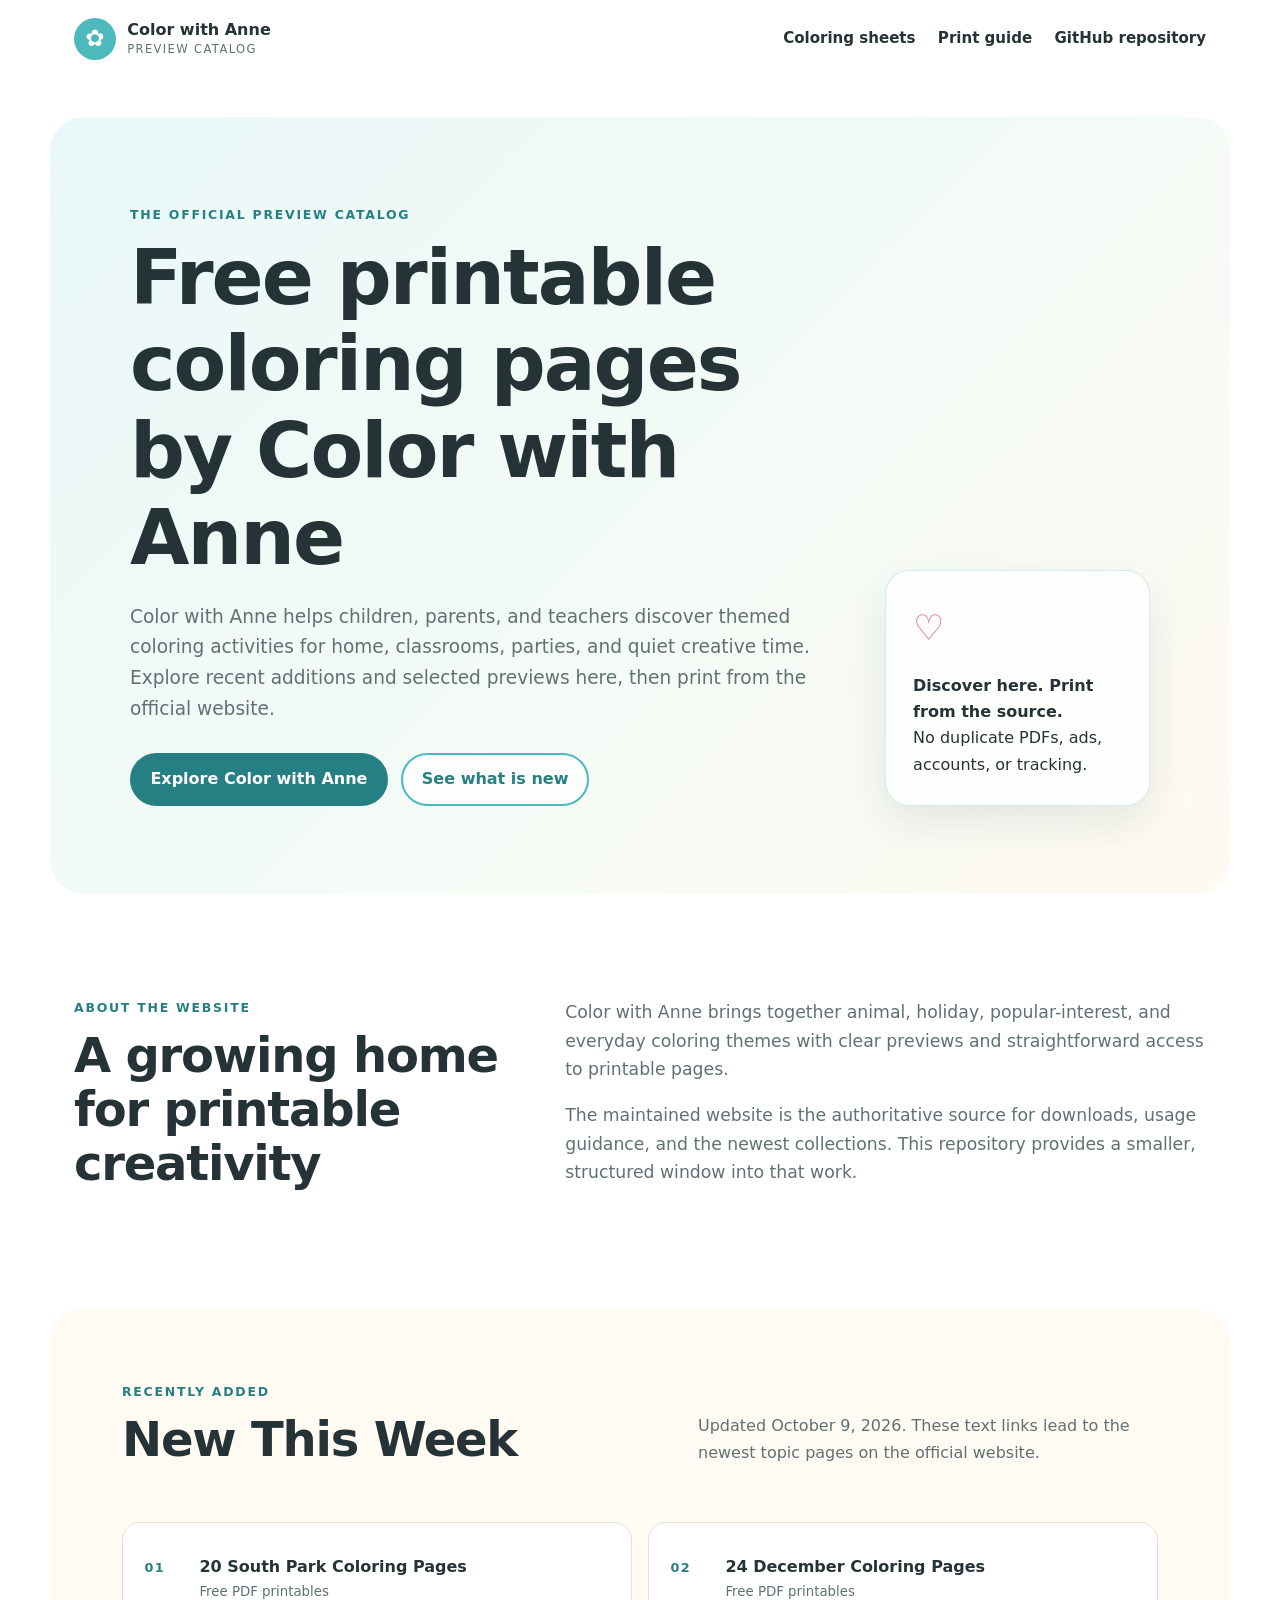
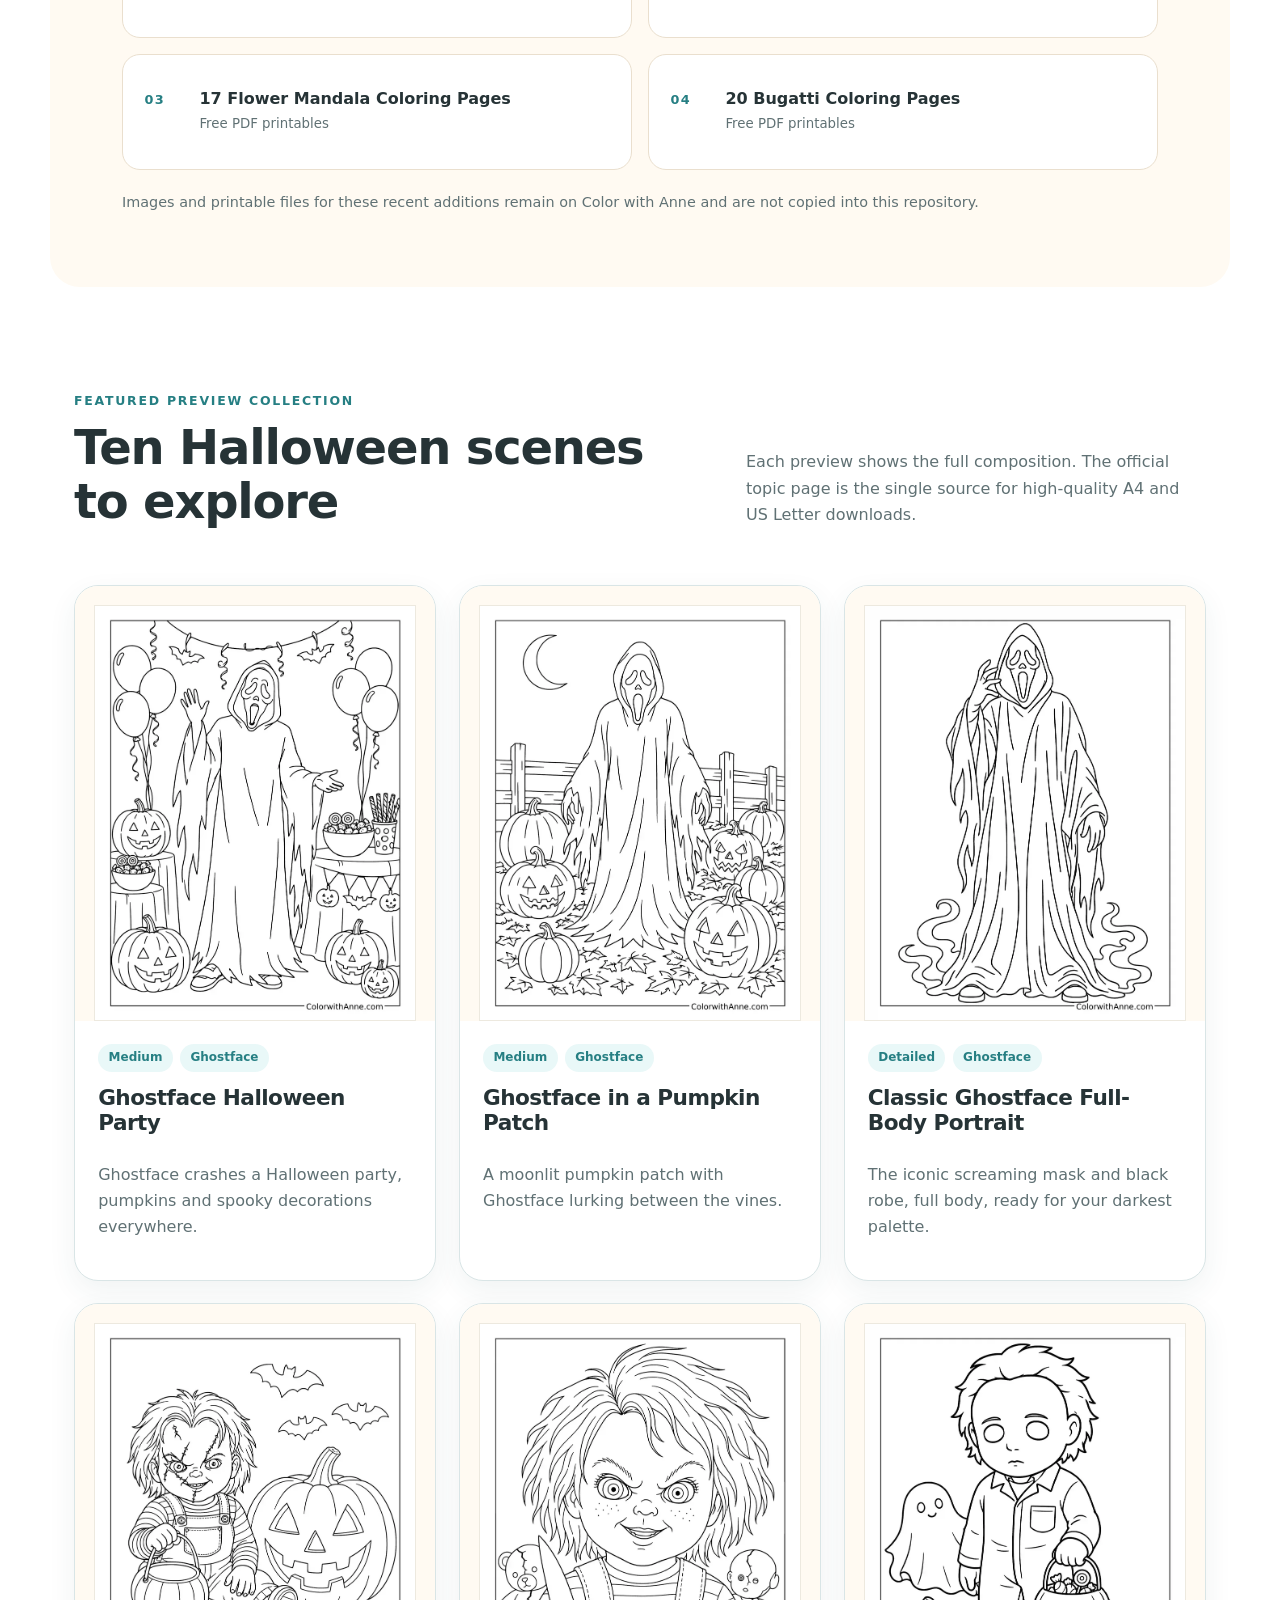
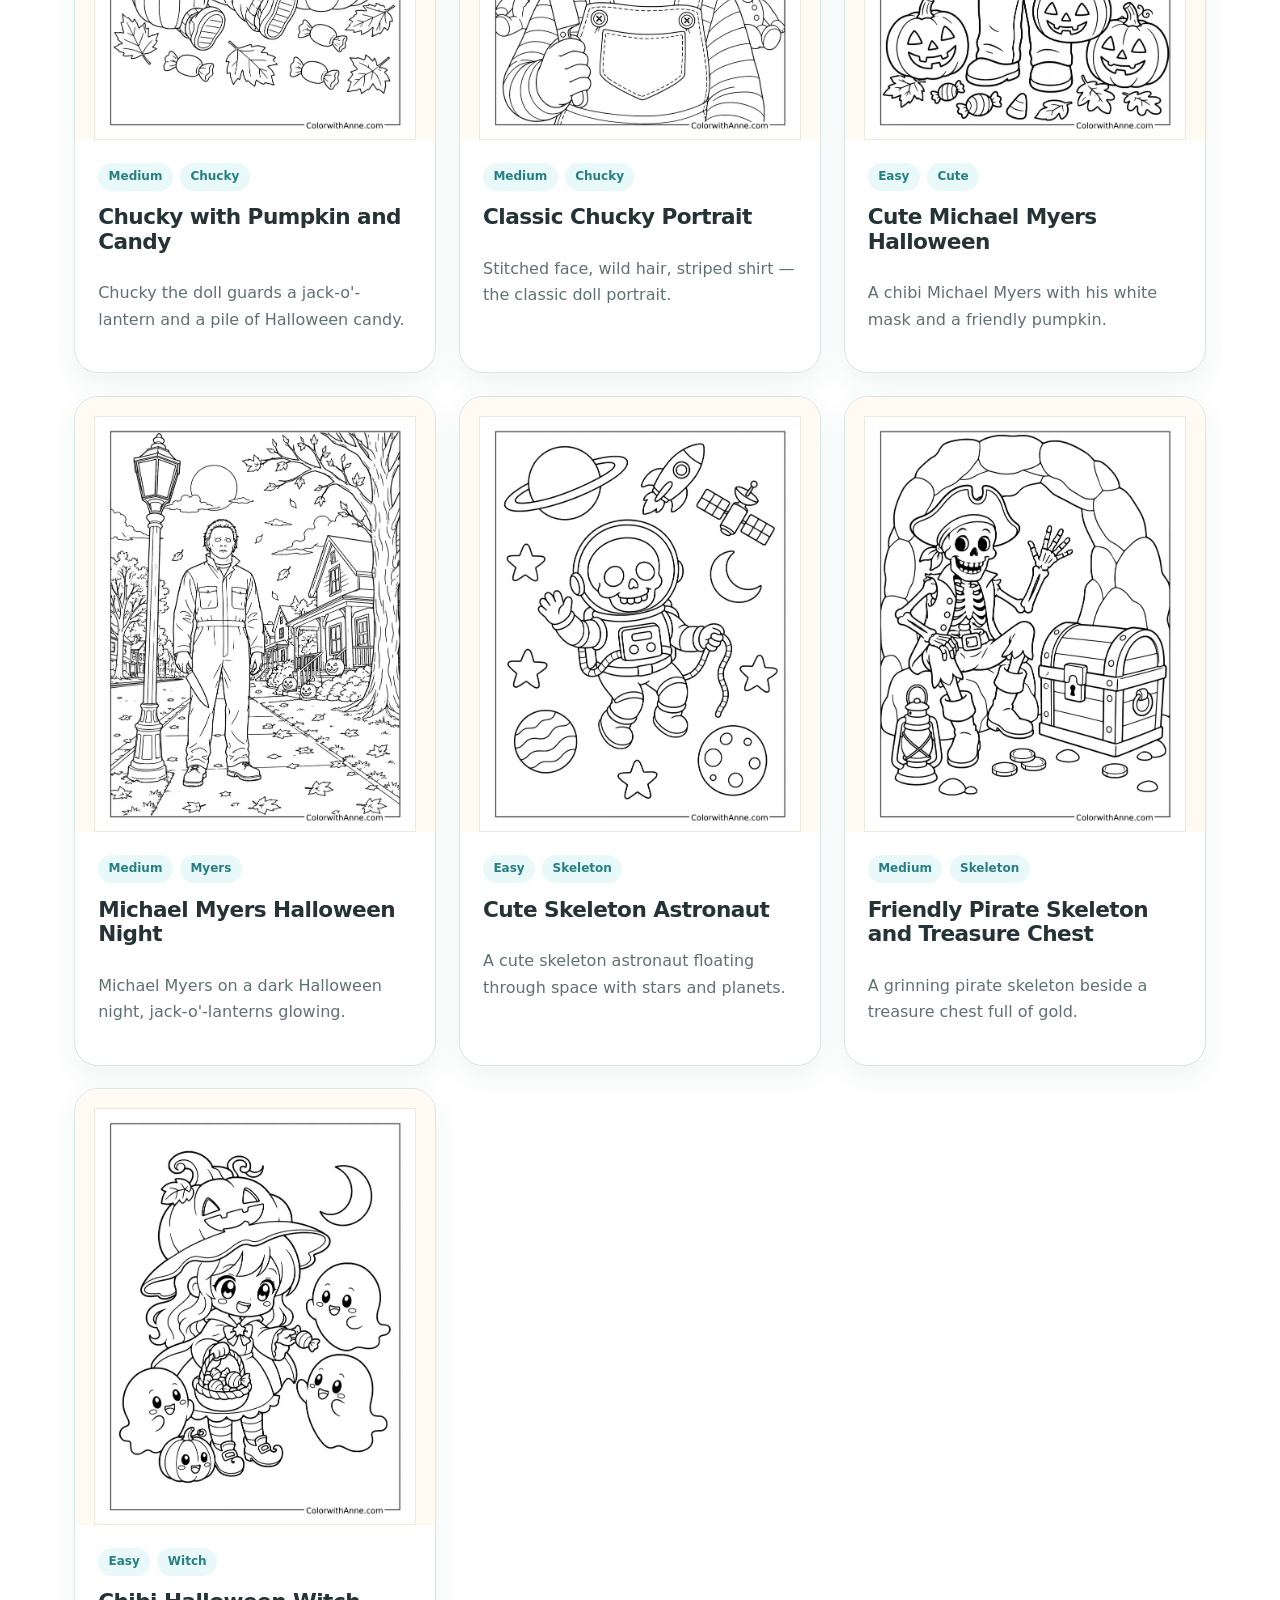
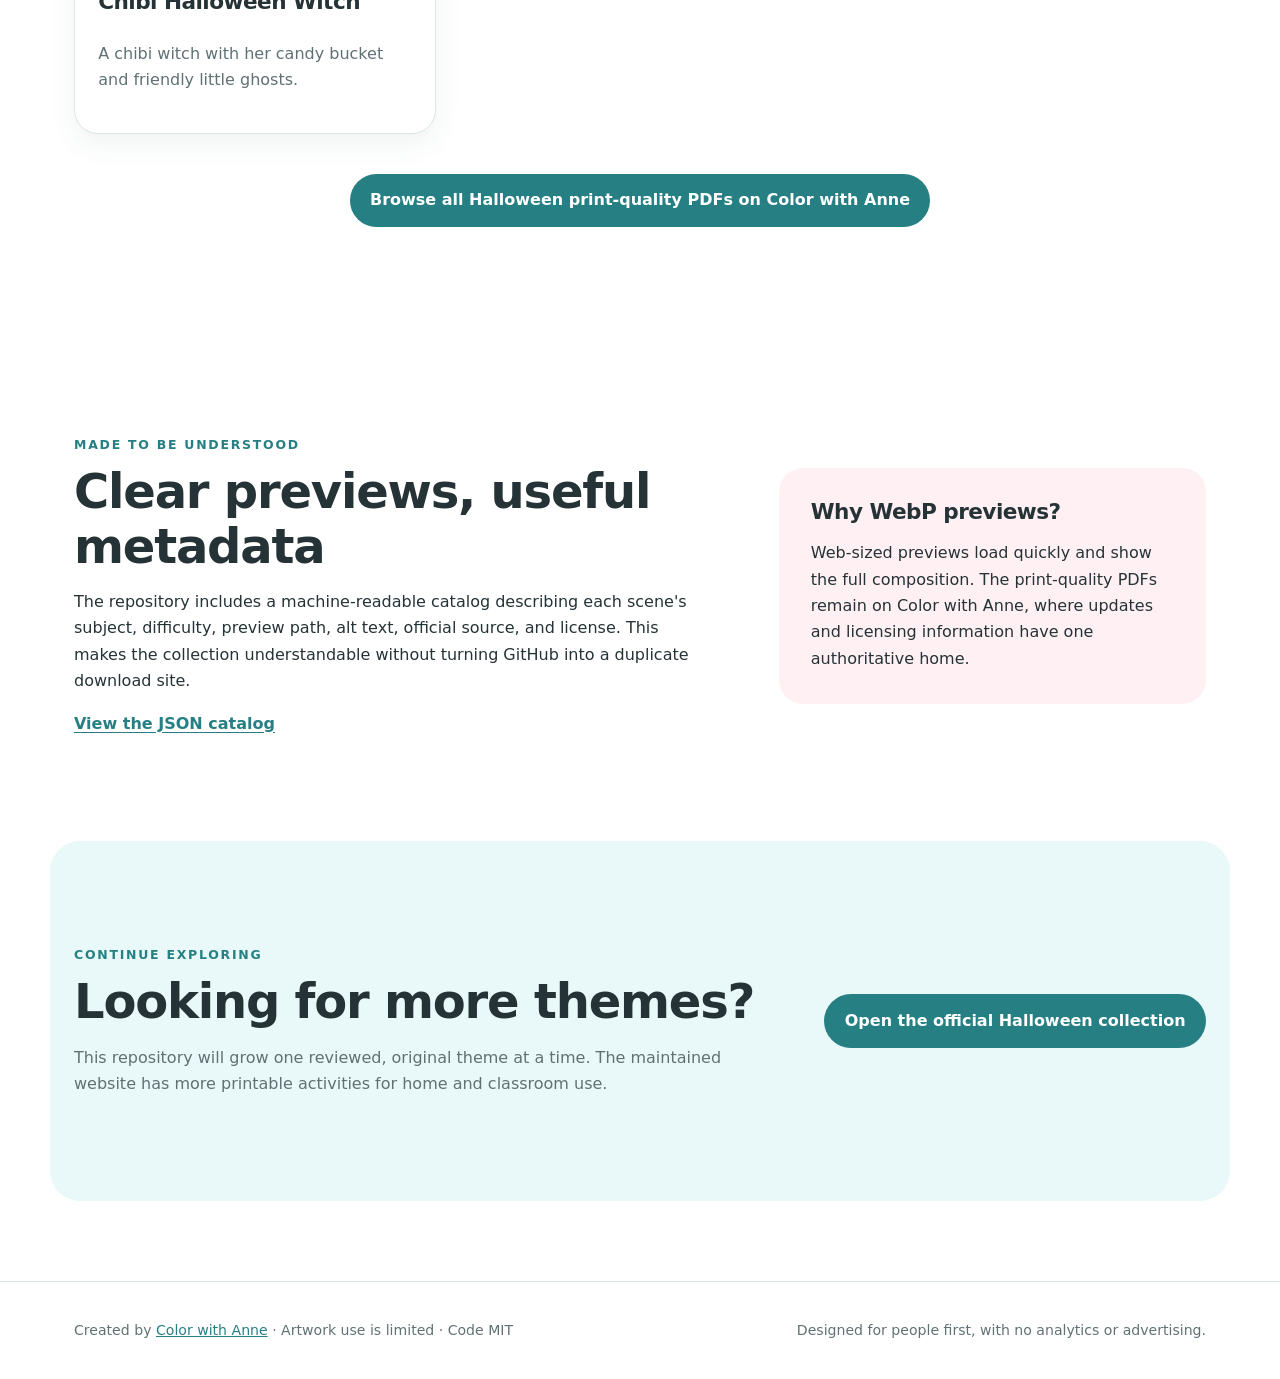
==== commit e11a2c51: "Swap featured collection Rumi -> Halloween with previews; refresh New This Week and Trending Now" ====
--- a/docs/index.html
+++ b/docs/index.html
@@ -123,7 +123,7 @@
       <div class="section-heading">
         <div>
           <p class="eyebrow">Featured preview collection</p>
-          <h2 id="sheets-title">Ten Rumi scenes to explore</h2>
+          <h2 id="sheets-title">Ten Halloween scenes to explore</h2>
         </div>
         <p>Each preview shows the full composition. The official topic page is
           the single source for high-quality A4 and US Letter downloads.</p>
@@ -131,47 +131,47 @@
 
       <div class="card-grid">
         <article class="sheet-card">
-          <div class="preview"><img src="assets/coloring-pages/rumi/rumi-confident-sparkling-stars-coloring-page-preview.webp" alt="Rumi smiling confidently in her demon-hunter jacket with a RUMI patch, surrounded by sparkling stars." width="791" height="1024" fetchpriority="high"></div>
-          <div class="card-body"><div class="tags"><span>Medium</span><span>Portrait</span></div><h3>Rumi Confident with Sparkling Stars</h3><p>A confident close-up portrait with sparkling stars and Rumi's signature jacket details.</p></div>
-        </article>
-        <article class="sheet-card">
-          <div class="preview"><img src="assets/coloring-pages/rumi/rumi-cute-peace-pose-coloring-page-preview.webp" alt="Rumi in a cropped hoodie and jeans flashing a peace sign, surrounded by hearts and sparkles." width="791" height="1024" loading="lazy"></div>
-          <div class="card-body"><div class="tags"><span>Easy</span><span>Cute</span></div><h3>Rumi Cute Peace Pose</h3><p>A cheerful peace-sign pose with hearts and sparkles, and big open spaces for bright colors.</p></div>
-        </article>
-        <article class="sheet-card">
-          <div class="preview"><img src="assets/coloring-pages/rumi/rumi-heroic-sword-pose-coloring-page-preview.webp" alt="Rumi with a long braid in her demon-hunter jacket, framed by radiating heroic speed lines." width="791" height="1024" loading="lazy"></div>
-          <div class="card-body"><div class="tags"><span>Medium</span><span>Heroic</span></div><h3>Rumi Heroic Pose</h3><p>A heroic portrait with dramatic radiating lines behind Rumi's long braid.</p></div>
-        </article>
-        <article class="sheet-card">
-          <div class="preview"><img src="assets/coloring-pages/rumi/rumi-starlight-pose-coloring-page-preview.webp" alt="Full-body Rumi in a starlight stage outfit floating among stars, crescent moons, and swirling ribbons." width="791" height="1024" loading="lazy"></div>
-          <div class="card-body"><div class="tags"><span>Detailed</span><span>Starlight</span></div><h3>Rumi Starlight Pose</h3><p>A dreamy full-body scene with moons, stars, and flowing ribbons around Rumi's stage look.</p></div>
-        </article>
-        <article class="sheet-card">
-          <div class="preview"><img src="assets/coloring-pages/rumi/rumi-ramen-snack-coloring-page-preview.webp" alt="Chibi Rumi peeking over a giant ramen cup labeled RUMI while slurping noodles, with stars and steam swirls." width="791" height="1024" loading="lazy"></div>
-          <div class="card-body"><div class="tags"><span>Easy</span><span>Chibi</span></div><h3>Rumi Ramen Snack</h3><p>A playful chibi scene: Rumi pops out of a giant ramen cup for a noodle break.</p></div>
-        </article>
-        <article class="sheet-card">
-          <div class="preview"><img src="assets/coloring-pages/rumi/rumi-and-jinu-coloring-page-preview.webp" alt="Close-up portrait of Rumi and Jinu side by side, surrounded by floating bubbles." width="791" height="1024" loading="lazy"></div>
-          <div class="card-body"><div class="tags"><span>Medium</span><span>Duo</span></div><h3>Rumi and Jinu</h3><p>An intimate close-up of Rumi and Jinu with soft floating bubbles.</p></div>
-        </article>
-        <article class="sheet-card">
-          <div class="preview"><img src="assets/coloring-pages/rumi/rumi-and-tiger-derpy-coloring-page-preview.webp" alt="Rumi sitting on a bed showing a card to Derpy the tiger, with a tiny bird perched on the tiger's head." width="791" height="1024" loading="lazy"></div>
-          <div class="card-body"><div class="tags"><span>Medium</span><span>Cozy</span></div><h3>Rumi and Derpy the Tiger</h3><p>A cozy bedroom moment as Rumi shares cards with Derpy the tiger.</p></div>
-        </article>
-        <article class="sheet-card">
-          <div class="preview"><img src="assets/coloring-pages/rumi/rumi-demon-markings-coloring-page-preview.webp" alt="Rumi with glowing demon markings across her face and arms, gazing forward with a serious expression." width="791" height="1024" loading="lazy"></div>
-          <div class="card-body"><div class="tags"><span>Medium</span><span>Portrait</span></div><h3>Rumi's Demon Markings</h3><p>A striking portrait highlighting Rumi's glowing demon markings.</p></div>
-        </article>
-        <article class="sheet-card">
-          <div class="preview"><img src="assets/coloring-pages/rumi/huntrx-trio-full-body-coloring-page-preview.webp" alt="Full-body HUNTR/X trio, Rumi, Mira, and Zoey, standing on stairs in their stage outfits." width="791" height="1024" loading="lazy"></div>
-          <div class="card-body"><div class="tags"><span>Medium</span><span>Group</span></div><h3>HUNTR/X Trio Full Body</h3><p>The full HUNTR/X lineup — Rumi, Mira, and Zoey — ready for the stage.</p></div>
-        </article>
-        <article class="sheet-card">
-          <div class="preview"><img src="assets/coloring-pages/rumi/rumi-simple-demon-marks-coloring-page-preview.webp" alt="Simple portrait of Rumi with a long braid and gentle smile, with flowing demon-mark swirls on her shoulders." width="791" height="1024" loading="lazy"></div>
-          <div class="card-body"><div class="tags"><span>Easy</span><span>Beginner</span></div><h3>Simple Rumi with Demon Marks</h3><p>A simple, beginner-friendly portrait with Rumi's signature braid.</p></div>
-        </article>
-      </div>
-      <p class="gallery-cta"><a class="button primary" href="https://colorwithanne.com/rumi-coloring-pages/">Browse all Rumi print-quality PDFs on Color with Anne</a></p>
+          <div class="preview"><img src="assets/coloring-pages/halloween/ghostface-halloween-party-coloring-page-preview.webp" alt="Ghostface in costume at a Halloween party with pumpkins and spooky decorations." width="791" height="1024" fetchpriority="high"></div>
+          <div class="card-body"><div class="tags"><span>Medium</span><span>Ghostface</span></div><h3>Ghostface Halloween Party</h3><p>Ghostface crashes a Halloween party, pumpkins and spooky decorations everywhere.</p></div>
+        </article>
+        <article class="sheet-card">
+          <div class="preview"><img src="assets/coloring-pages/halloween/ghostface-pumpkin-patch-coloring-page-preview.webp" alt="Ghostface standing in a pumpkin patch under a moonlit sky." width="791" height="1024" loading="lazy"></div>
+          <div class="card-body"><div class="tags"><span>Medium</span><span>Ghostface</span></div><h3>Ghostface in a Pumpkin Patch</h3><p>A moonlit pumpkin patch with Ghostface lurking between the vines.</p></div>
+        </article>
+        <article class="sheet-card">
+          <div class="preview"><img src="assets/coloring-pages/halloween/ghostface-full-body-portrait-coloring-page-preview.webp" alt="Classic full-body portrait of Ghostface in the iconic screaming mask and black robe." width="791" height="1024" loading="lazy"></div>
+          <div class="card-body"><div class="tags"><span>Detailed</span><span>Ghostface</span></div><h3>Classic Ghostface Full-Body Portrait</h3><p>The iconic screaming mask and black robe, full body, ready for your darkest palette.</p></div>
+        </article>
+        <article class="sheet-card">
+          <div class="preview"><img src="assets/coloring-pages/halloween/chucky-pumpkin-and-candy-coloring-page-preview.webp" alt="Chucky the doll with a jack-o'-lantern and a pile of Halloween candy." width="791" height="1024" loading="lazy"></div>
+          <div class="card-body"><div class="tags"><span>Medium</span><span>Chucky</span></div><h3>Chucky with Pumpkin and Candy</h3><p>Chucky the doll guards a jack-o'-lantern and a pile of Halloween candy.</p></div>
+        </article>
+        <article class="sheet-card">
+          <div class="preview"><img src="assets/coloring-pages/halloween/chucky-classic-portrait-coloring-page-preview.webp" alt="Classic portrait of Chucky with stitched face, wild hair, and striped shirt." width="791" height="1024" loading="lazy"></div>
+          <div class="card-body"><div class="tags"><span>Medium</span><span>Chucky</span></div><h3>Classic Chucky Portrait</h3><p>Stitched face, wild hair, striped shirt — the classic doll portrait.</p></div>
+        </article>
+        <article class="sheet-card">
+          <div class="preview"><img src="assets/coloring-pages/halloween/michael-myers-cute-halloween-coloring-page-preview.webp" alt="Cute chibi Michael Myers in his white mask holding a Halloween pumpkin." width="791" height="1024" loading="lazy"></div>
+          <div class="card-body"><div class="tags"><span>Easy</span><span>Cute</span></div><h3>Cute Michael Myers Halloween</h3><p>A chibi Michael Myers with his white mask and a friendly pumpkin.</p></div>
+        </article>
+        <article class="sheet-card">
+          <div class="preview"><img src="assets/coloring-pages/halloween/michael-myers-halloween-night-coloring-page-preview.webp" alt="Michael Myers on a dark Halloween night with glowing jack-o'-lanterns." width="791" height="1024" loading="lazy"></div>
+          <div class="card-body"><div class="tags"><span>Medium</span><span>Myers</span></div><h3>Michael Myers Halloween Night</h3><p>Michael Myers on a dark Halloween night, jack-o'-lanterns glowing.</p></div>
+        </article>
+        <article class="sheet-card">
+          <div class="preview"><img src="assets/coloring-pages/halloween/skeleton-cute-astronaut-coloring-page-preview.webp" alt="Cute skeleton astronaut floating in space among stars and planets." width="791" height="1024" loading="lazy"></div>
+          <div class="card-body"><div class="tags"><span>Easy</span><span>Skeleton</span></div><h3>Cute Skeleton Astronaut</h3><p>A cute skeleton astronaut floating through space with stars and planets.</p></div>
+        </article>
+        <article class="sheet-card">
+          <div class="preview"><img src="assets/coloring-pages/halloween/skeleton-pirate-treasure-coloring-page-preview.webp" alt="Friendly pirate skeleton grinning beside a treasure chest full of gold." width="791" height="1024" loading="lazy"></div>
+          <div class="card-body"><div class="tags"><span>Medium</span><span>Skeleton</span></div><h3>Friendly Pirate Skeleton and Treasure Chest</h3><p>A grinning pirate skeleton beside a treasure chest full of gold.</p></div>
+        </article>
+        <article class="sheet-card">
+          <div class="preview"><img src="assets/coloring-pages/halloween/halloween-chibi-witch-coloring-page-preview.webp" alt="Chibi Halloween witch with a candy bucket and friendly little ghosts." width="791" height="1024" loading="lazy"></div>
+          <div class="card-body"><div class="tags"><span>Easy</span><span>Witch</span></div><h3>Chibi Halloween Witch</h3><p>A chibi witch with her candy bucket and friendly little ghosts.</p></div>
+        </article>
+      </div>
+      <p class="gallery-cta"><a class="button primary" href="https://colorwithanne.com/halloween-coloring-pages/">Browse all Halloween print-quality PDFs on Color with Anne</a></p>
     </section>
 
     <section class="section split-section" aria-labelledby="open-title">
@@ -200,7 +200,7 @@
           maintained website has more printable activities for home and
           classroom use.</p>
       </div>
-      <a class="button primary" href="https://colorwithanne.com/rumi-coloring-pages/">Open the official Rumi collection</a>
+      <a class="button primary" href="https://colorwithanne.com/halloween-coloring-pages/">Open the official Halloween collection</a>
     </section>
   </main>
 
